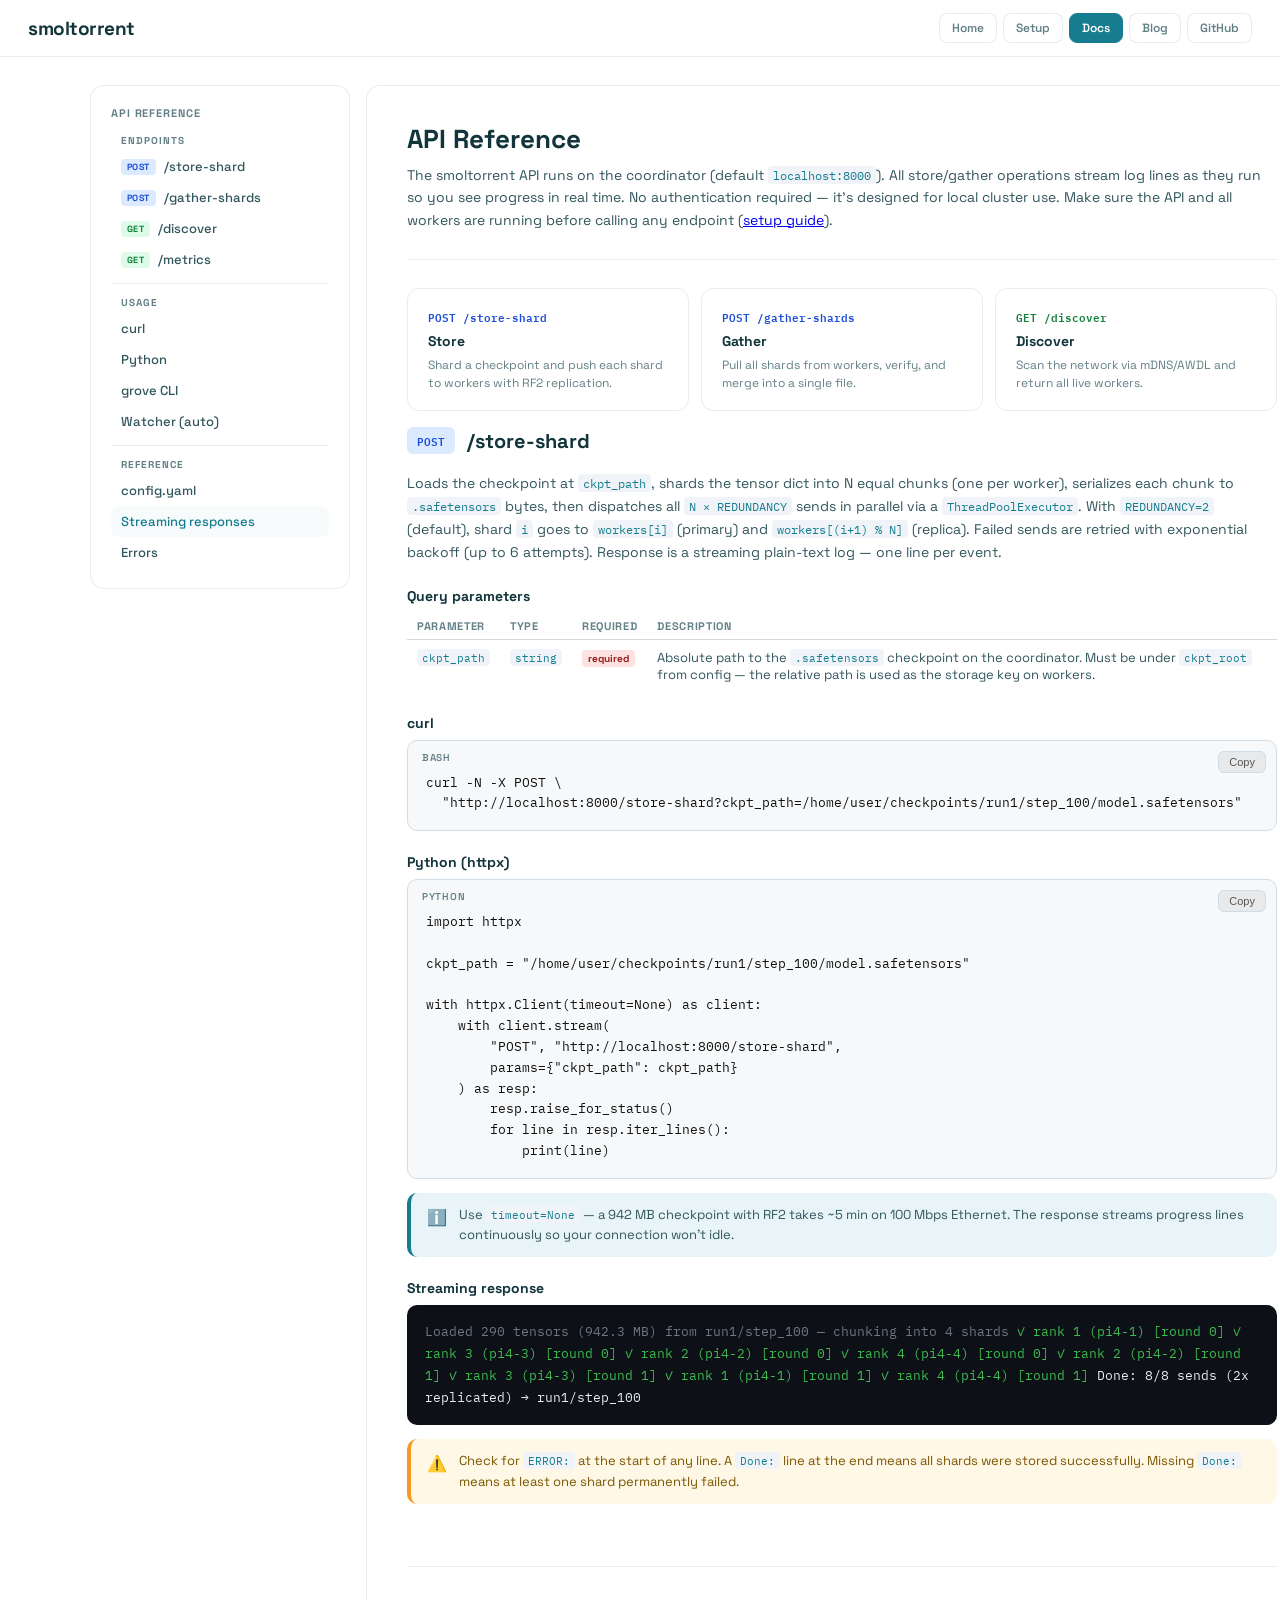
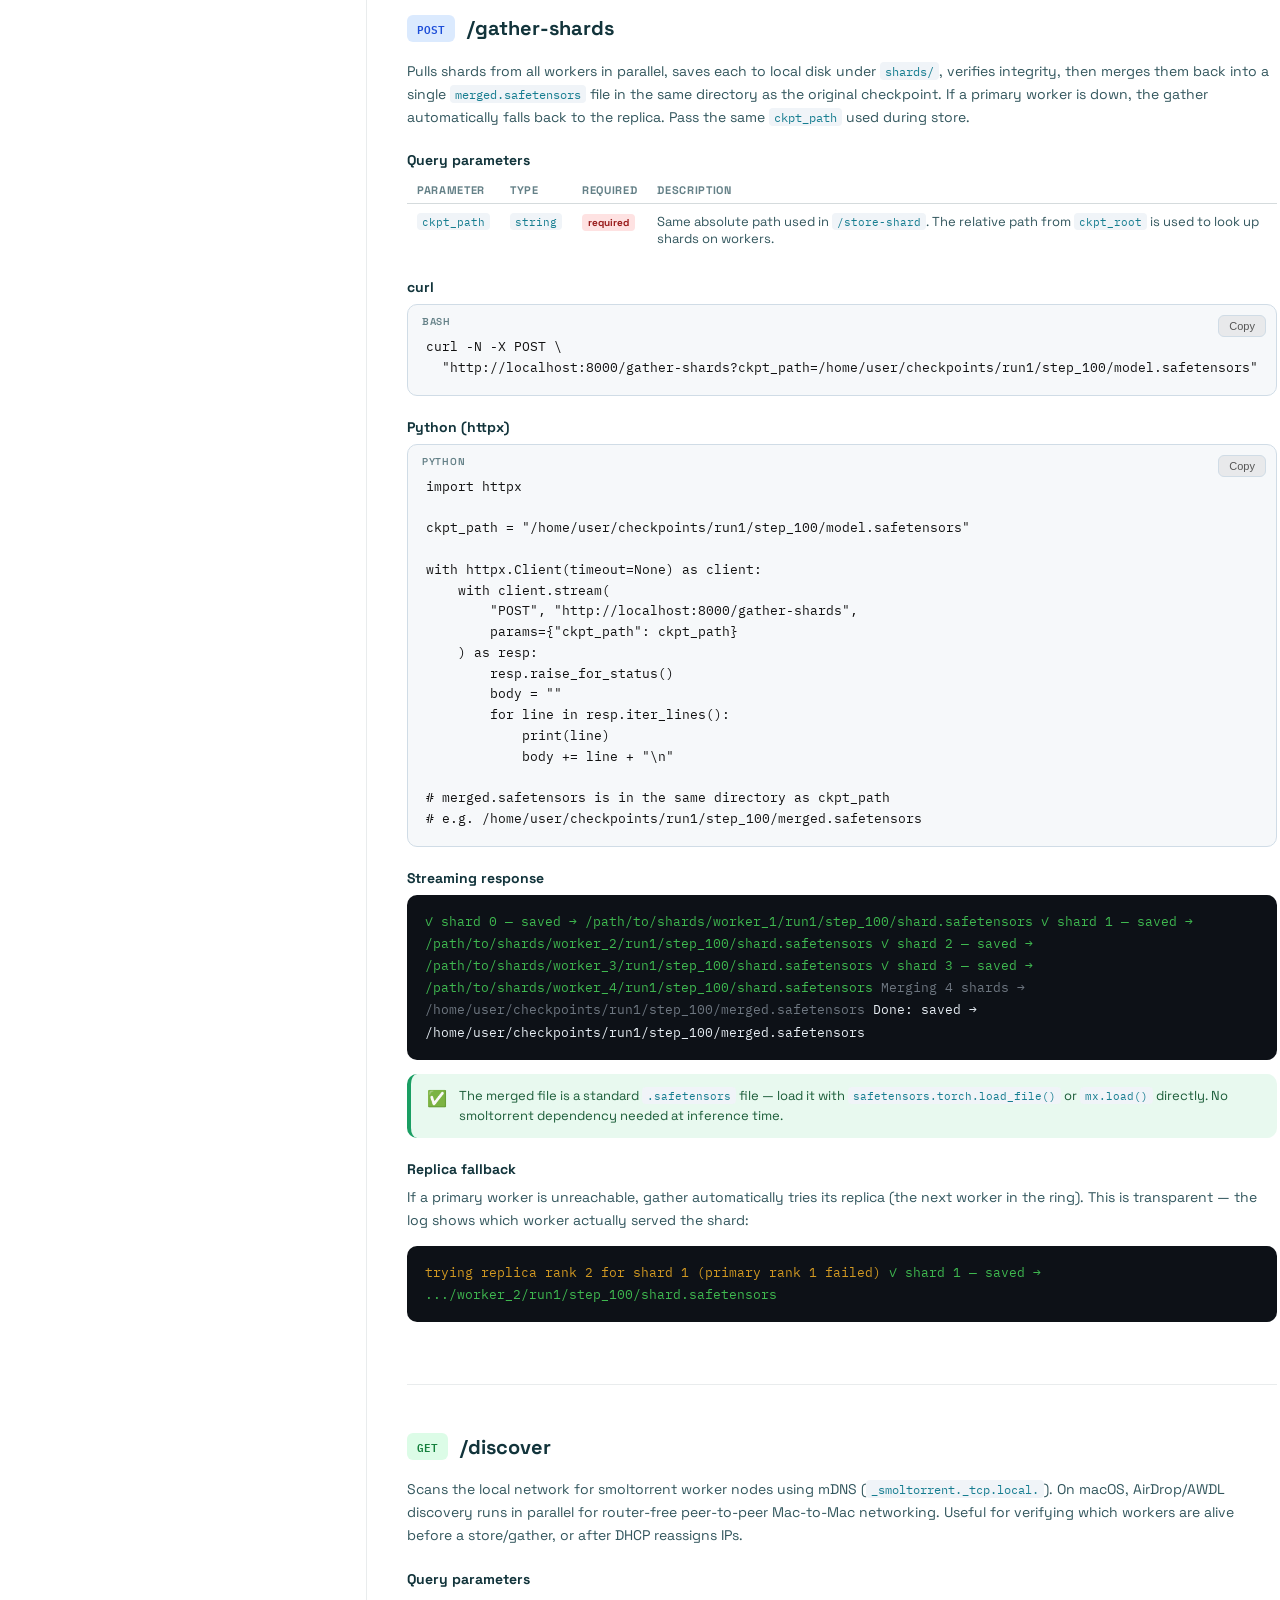
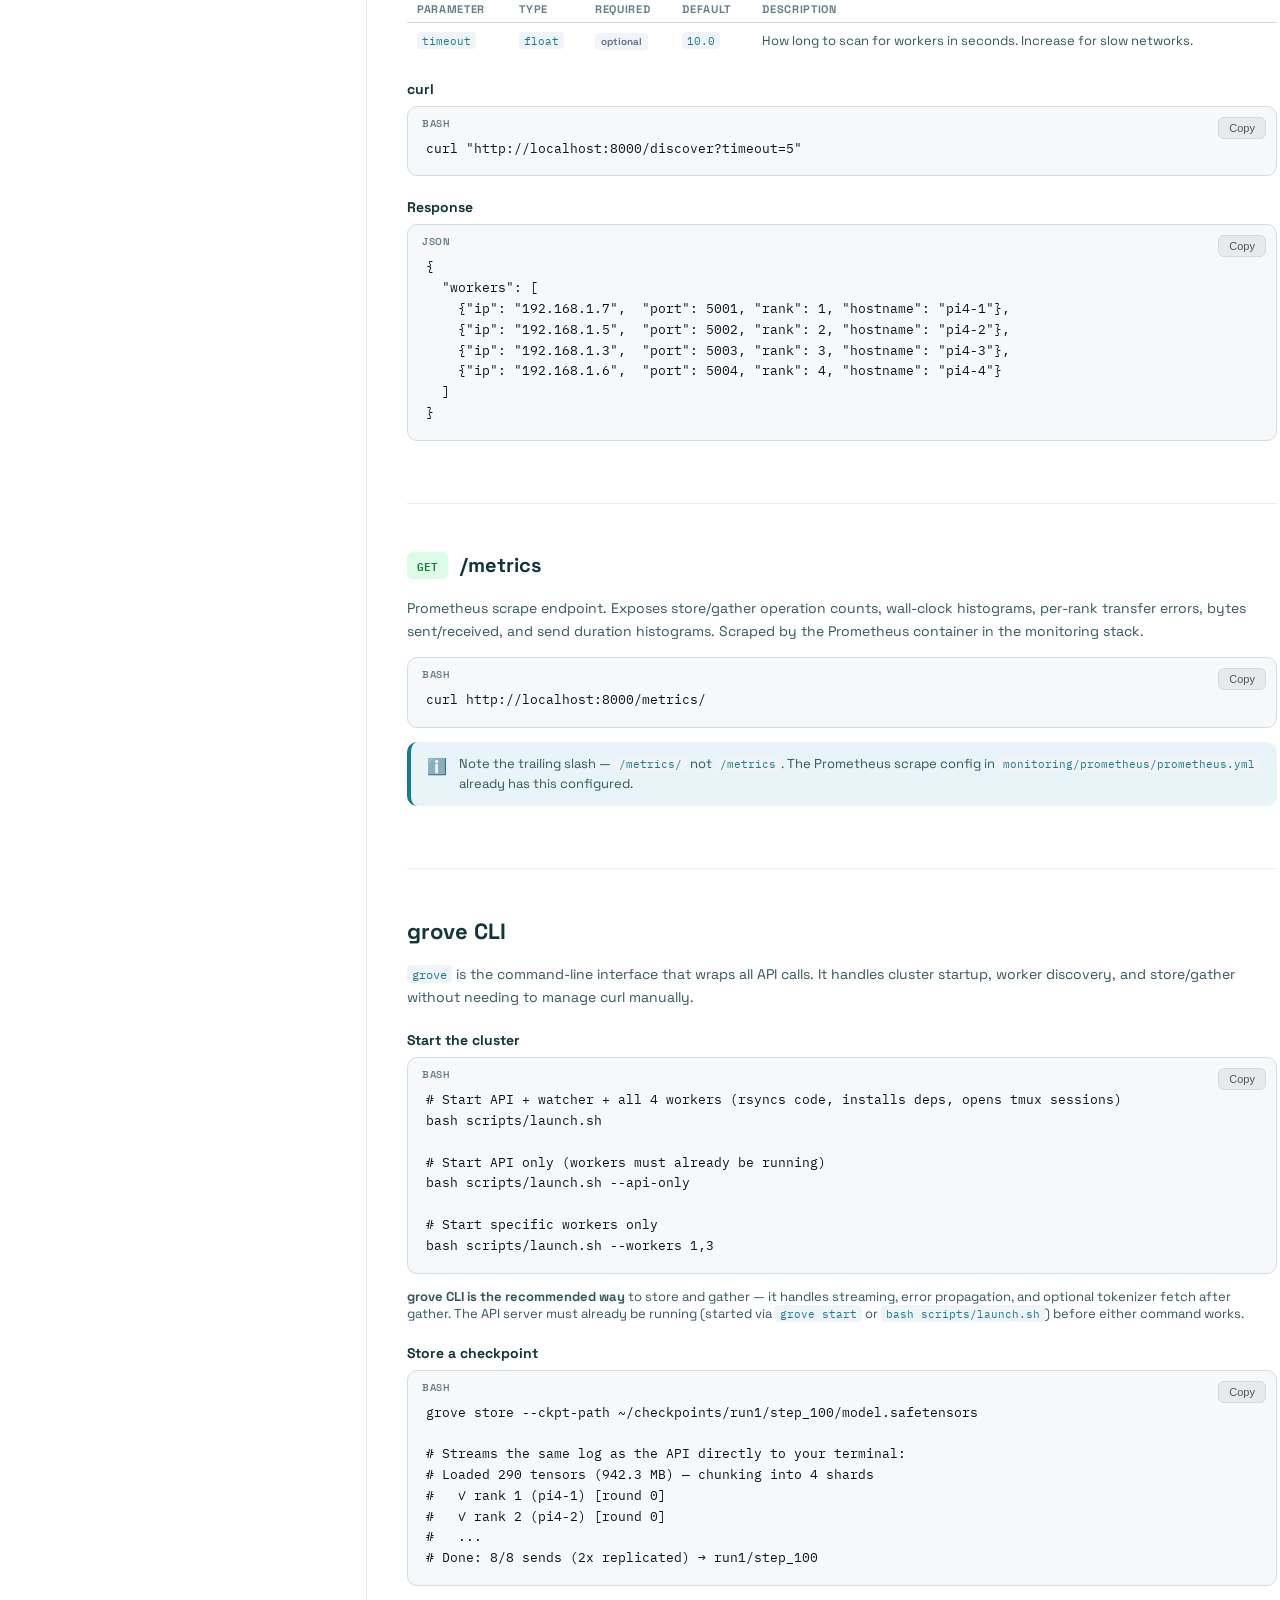
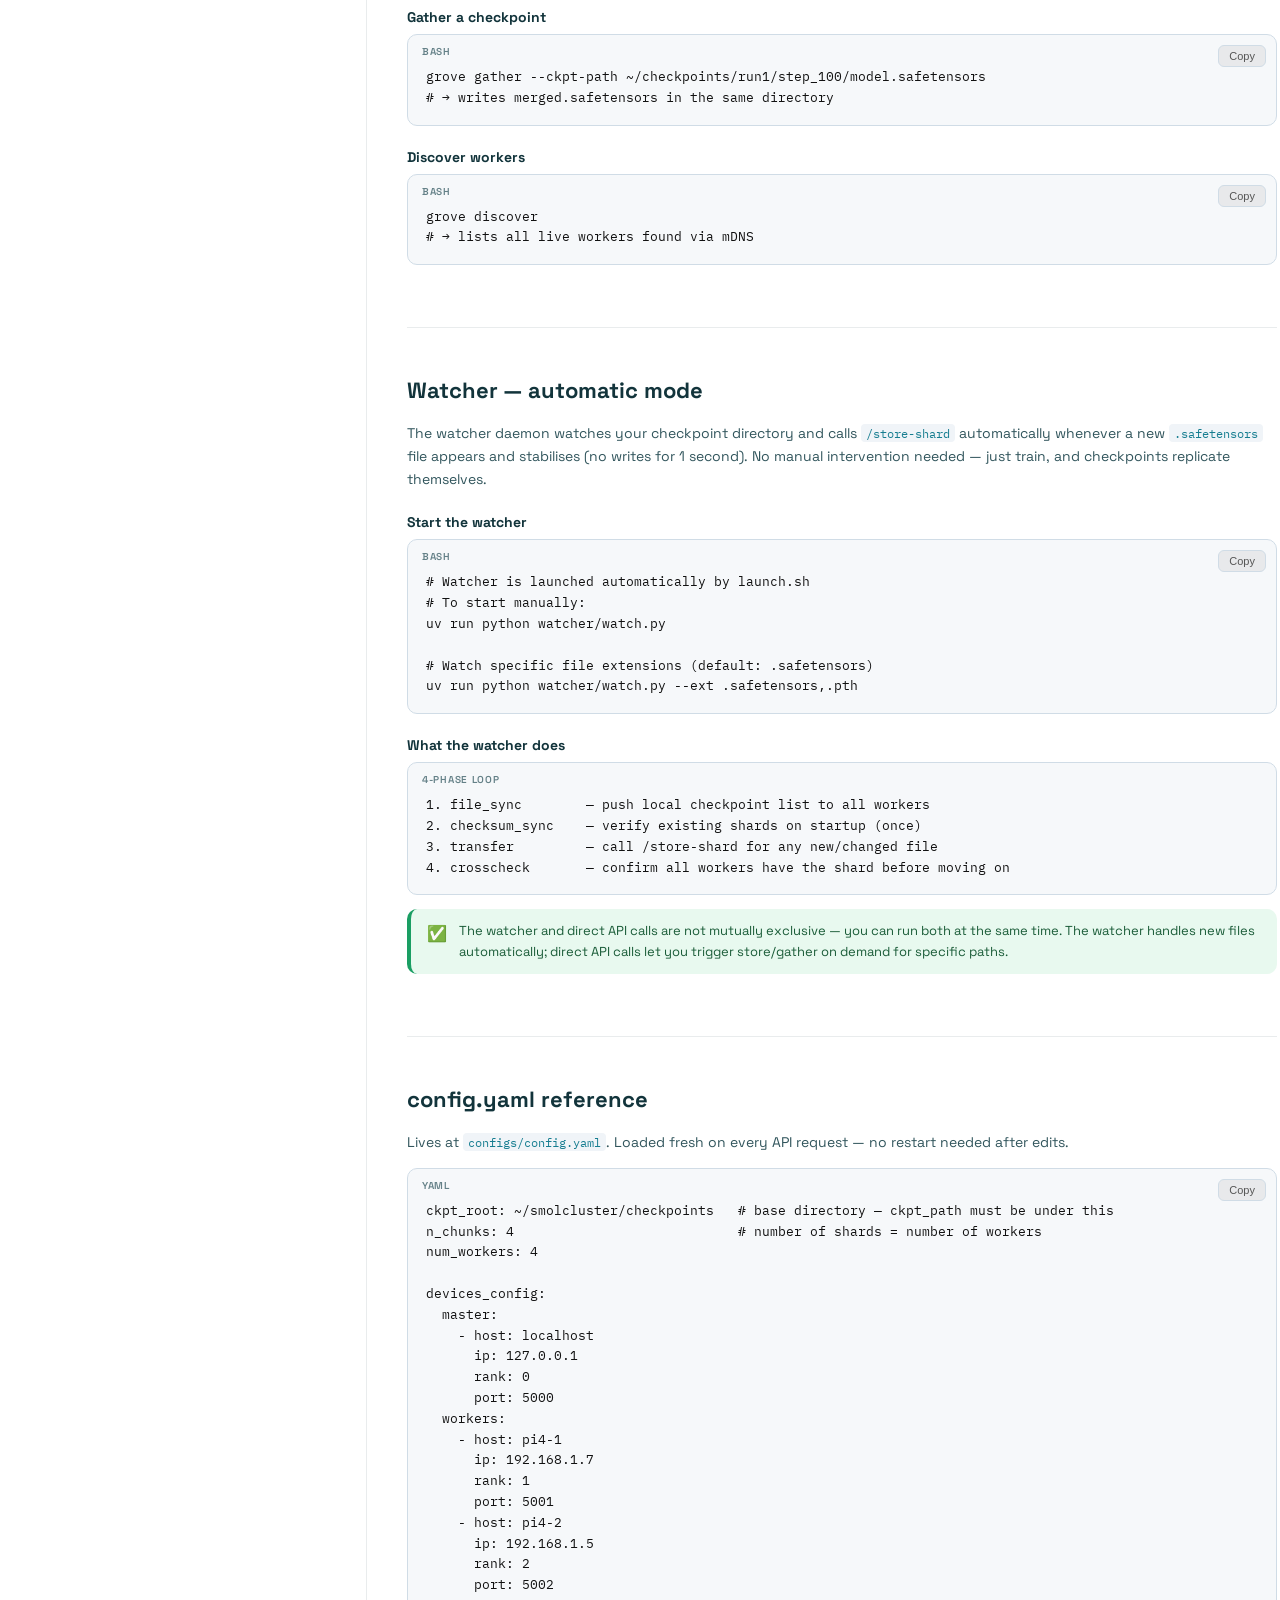
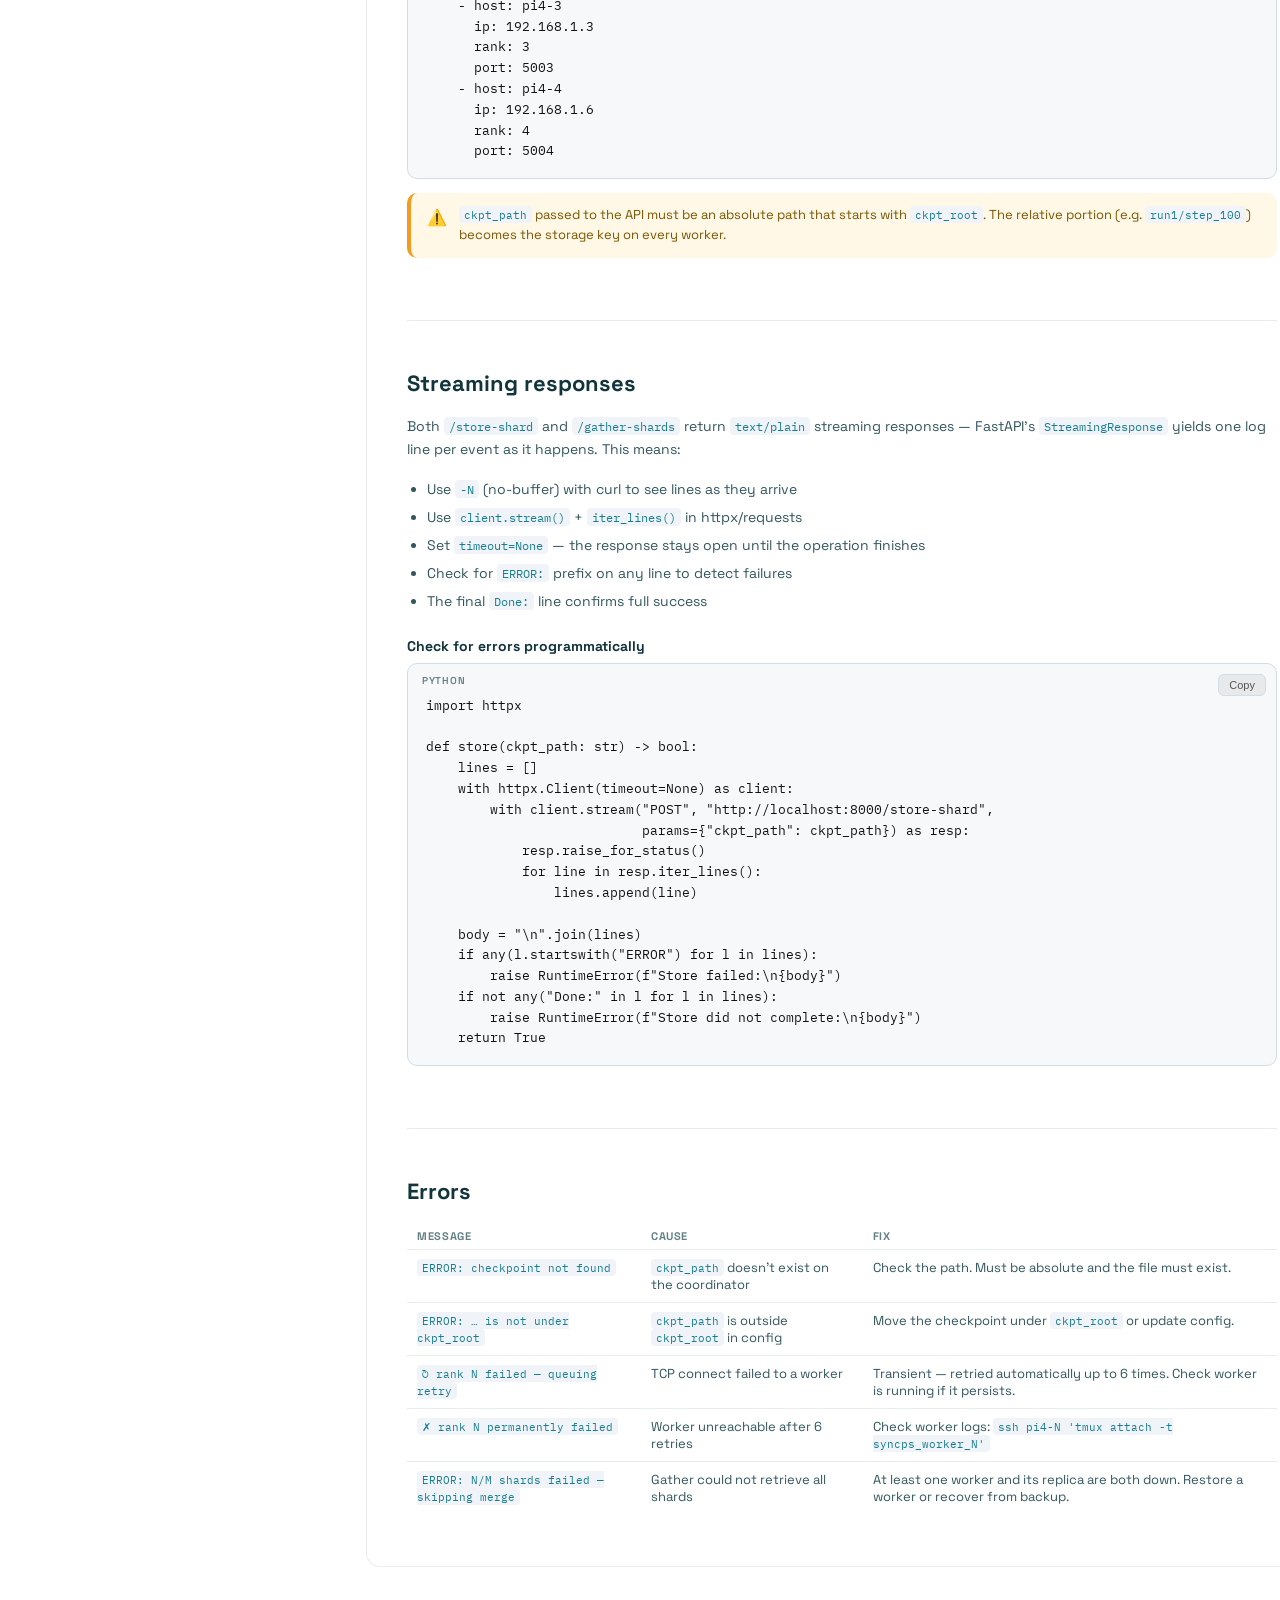
==== docs/docs.html @ de1f469f "feat: Enhance documentation and add benchmarking scripts - Updated index.html to include navigation " ====
<!DOCTYPE html>
<html lang="en">
<head>
  <meta charset="UTF-8">
  <meta name="viewport" content="width=device-width, initial-scale=1.0">
  <title>smoltorrent — API Docs</title>
  <link rel="preconnect" href="https://fonts.googleapis.com">
  <link rel="preconnect" href="https://fonts.gstatic.com" crossorigin>
  <link href="https://fonts.googleapis.com/css2?family=Space+Grotesk:wght@400;500;700&family=IBM+Plex+Mono:wght@400;500&display=swap" rel="stylesheet">
  <style>
    *, *::before, *::after { margin:0; padding:0; box-sizing:border-box; }

    :root {
      --bg-0: #f8fbfc;
      --bg-2: #ffffff;
      --ink: #12343b;
      --ink-2: #32565d;
      --ink-3: #648087;
      --accent: #f39a1f;
      --teal: #167d90;
      --green: #1a9e63;
      --red: #c0392b;
      --purple: #7c3aed;
      --panel: rgba(255,255,255,0.82);
      --line: rgba(18,52,59,0.09);
      --r: 14px;
    }

    body {
      font-family: 'Space Grotesk', sans-serif;
      background: #ffffff;
      min-height: 100vh;
      color: var(--ink);
      display: flex;
      flex-direction: column;
    }

    header {
      position: sticky; top: 0; z-index: 20;
      display: flex; align-items: center; justify-content: space-between;
      padding: 13px 28px;
      background: var(--panel); backdrop-filter: blur(14px);
      border-bottom: 1px solid var(--line);
    }
    .logo { font-size: 19px; font-weight: 700; letter-spacing: -.5px; color: var(--ink); text-decoration: none; }
    .logo:hover { opacity: 0.82; }
    .nav-links { display: flex; align-items: center; gap: 6px; }
    .nav-link {
      font-size: 12px; font-weight: 600; color: var(--ink-3);
      text-decoration: none; padding: 6px 12px; border: 1px solid var(--line); border-radius: 8px;
      background: rgba(255,255,255,0.7); transition: background .14s, color .14s;
    }
    .nav-link:hover { background: rgba(255,255,255,1); color: var(--ink); }
    .nav-link.active { background: var(--teal); color: #fff; border-color: var(--teal); }

    .page-shell { flex: 1; padding: 28px 24px 60px; }
    .page-wrap {
      max-width: 1100px; margin: 0 auto;
      display: grid; gap: 16px;
      grid-template-columns: 260px 1fr;
    }

    /* ── Sidebar ─────────────────────────────────────────────────────────── */
    .sidebar {
      border: 1px solid var(--line); border-radius: var(--r);
      background: rgba(255,255,255,0.92); padding: 20px;
      height: fit-content; position: sticky; top: 70px;
    }
    .sidebar-title { font-size: 11px; font-weight: 700; letter-spacing: .08em; text-transform: uppercase; color: var(--ink-3); margin-bottom: 14px; }
    .sidebar-group { font-size: 10px; font-weight: 700; letter-spacing: .1em; text-transform: uppercase; color: var(--ink-3); padding: 12px 10px 4px; border-top: 1px solid var(--line); margin-top: 8px; }
    .sidebar-group:first-of-type { border-top: none; margin-top: 0; padding-top: 0; }
    .sidebar nav a {
      display: flex; align-items: center; gap: 8px;
      padding: 7px 10px; border-radius: 8px;
      font-size: 13px; font-weight: 500; color: var(--ink-2);
      text-decoration: none; transition: background .12s, color .12s;
    }
    .sidebar nav a:hover, .sidebar nav a.active { background: var(--bg-0); color: var(--teal); }
    .method-badge {
      display: inline-block; font-size: 9px; font-weight: 700;
      letter-spacing: .05em; padding: 2px 6px; border-radius: 4px; flex-shrink: 0;
    }
    .method-post { background: #dbeafe; color: #1d4ed8; }
    .method-get  { background: #dcfce7; color: #15803d; }

    /* ── Main ────────────────────────────────────────────────────────────── */
    .docs-main { border: 1px solid var(--line); border-radius: var(--r); background: rgba(255,255,255,0.92); padding: 36px 40px; }

    .section { margin-bottom: 48px; padding-bottom: 48px; border-bottom: 1px solid var(--line); }
    .section:last-child { border-bottom: none; margin-bottom: 0; padding-bottom: 0; }

    .section-header { display: flex; align-items: center; gap: 12px; margin-bottom: 18px; }
    .endpoint-badge {
      font-family: 'IBM Plex Mono', monospace;
      font-size: 11px; font-weight: 600;
      padding: 4px 10px; border-radius: 6px; flex-shrink: 0;
    }
    .ep-post { background: #dbeafe; color: #1d4ed8; }
    .ep-get  { background: #dcfce7; color: #15803d; }
    h2.ep-title { font-size: 20px; font-weight: 700; color: var(--ink); }
    h2.page-title { font-size: 26px; font-weight: 700; margin-bottom: 8px; }
    p.page-sub { font-size: 14px; color: var(--ink-2); line-height: 1.6; margin-bottom: 28px; padding-bottom: 28px; border-bottom: 1px solid var(--line); }
    p.desc { font-size: 14px; line-height: 1.65; color: var(--ink-2); margin-bottom: 14px; }
    h3.sub { font-size: 14px; font-weight: 700; color: var(--ink); margin: 22px 0 8px; }

    /* ── Code ────────────────────────────────────────────────────────────── */
    .code-block { position: relative; background: #f6f8fa; border: 1px solid #d0dce6; border-radius: 10px; margin: 8px 0 14px; overflow: hidden; }
    .code-block pre { padding: 16px 18px; font-family: 'IBM Plex Mono', monospace; font-size: 13px; line-height: 1.6; color: #111; overflow-x: auto; white-space: pre; }
    .code-label { position: absolute; top: 10px; left: 14px; font-size: 10px; font-weight: 600; letter-spacing: .07em; text-transform: uppercase; color: var(--ink-3); }
    .copy-btn { position: absolute; top: 10px; right: 10px; background: rgba(0,0,0,0.06); border: 1px solid #d0dce6; border-radius: 6px; padding: 4px 10px; font-size: 11px; color: #555; cursor: pointer; transition: background .14s; }
    .copy-btn:hover { background: rgba(0,0,0,0.12); color: #111; }
    .has-label pre { padding-top: 32px; }

    /* ── Param table ─────────────────────────────────────────────────────── */
    table.params { width: 100%; border-collapse: collapse; font-size: 13px; margin: 8px 0 16px; }
    table.params th { text-align: left; font-size: 11px; font-weight: 700; letter-spacing: .06em; text-transform: uppercase; color: var(--ink-3); padding: 6px 10px; border-bottom: 1px solid var(--line); }
    table.params td { padding: 9px 10px; border-bottom: 1px solid var(--line); color: var(--ink-2); vertical-align: top; }
    table.params tr:last-child td { border-bottom: none; }
    .req-tag { background: #fee2e2; color: #991b1b; font-size: 10px; font-weight: 700; padding: 2px 6px; border-radius: 4px; }
    .opt-tag { background: #f1f5f9; color: #64748b; font-size: 10px; font-weight: 700; padding: 2px 6px; border-radius: 4px; }

    /* ── Callouts ────────────────────────────────────────────────────────── */
    .callout { display: flex; gap: 12px; align-items: flex-start; padding: 12px 16px; border-radius: 10px; margin: 14px 0; font-size: 13px; line-height: 1.55; }
    .callout.info { background: #e8f4f7; border-left: 4px solid var(--teal); color: var(--ink-2); }
    .callout.warn { background: #fff8e6; border-left: 4px solid var(--accent); color: #7a5500; }
    .callout.tip  { background: #e8f9ef; border-left: 4px solid var(--green); color: #1a5c38; }
    .callout .icon { font-size: 16px; flex-shrink: 0; margin-top: 1px; }

    code { background: #f0f4f8; border-radius: 4px; padding: 1px 5px; font-family: 'IBM Plex Mono', monospace; font-size: 0.88em; color: var(--teal); }

    /* ── Response stream ─────────────────────────────────────────────────── */
    .stream-output { background: #0d1117; border-radius: 10px; padding: 16px 18px; font-family: 'IBM Plex Mono', monospace; font-size: 13px; line-height: 1.7; margin: 8px 0 14px; overflow-x: auto; }
    .so-dim   { color: #6e7781; }
    .so-green { color: #3fb950; }
    .so-yellow{ color: #d29922; }
    .so-red   { color: #f85149; }
    .so-white { color: #e6edf3; }

    /* ── Overview cards ─────────────────────────────────────────────────── */
    .card-row { display: grid; grid-template-columns: 1fr 1fr 1fr; gap: 12px; margin: 16px 0; }
    .card { border: 1px solid var(--line); border-radius: 12px; padding: 18px 20px; }
    .card-ep { font-family: 'IBM Plex Mono', monospace; font-size: 11px; font-weight: 600; margin-bottom: 6px; }
    .card h3 { font-size: 14px; font-weight: 700; margin-bottom: 6px; }
    .card p { font-size: 12px; color: var(--ink-3); line-height: 1.5; }

    @media (max-width: 860px) {
      .page-wrap { grid-template-columns: 1fr; }
      .sidebar { position: static; }
      .card-row { grid-template-columns: 1fr; }
      .docs-main { padding: 24px 20px; }
    }
  </style>
</head>
<body>

<header>
  <a class="logo" href="./index.html">smoltorrent</a>
  <div class="nav-links">
    <a class="nav-link" href="./index.html">Home</a>
    <a class="nav-link" href="./setup.html">Setup</a>
    <a class="nav-link active" href="./docs.html">Docs</a>
    <a class="nav-link" href="./blog.html">Blog</a>
    <a class="nav-link" href="https://github.com/YuvrajSingh-mist/smoltorrent" target="_blank" rel="noopener noreferrer">GitHub</a>
  </div>
</header>

<div class="page-shell">
  <div class="page-wrap">

    <!-- ── Sidebar ─────────────────────────────────────────────────────── -->
    <aside class="sidebar">
      <div class="sidebar-title">API Reference</div>
      <nav>
        <div class="sidebar-group">Endpoints</div>
        <a href="#store-shard"><span class="method-badge method-post">POST</span> /store-shard</a>
        <a href="#gather-shards"><span class="method-badge method-post">POST</span> /gather-shards</a>
        <a href="#discover"><span class="method-badge method-get">GET</span> /discover</a>
        <a href="#metrics"><span class="method-badge method-get">GET</span> /metrics</a>

        <div class="sidebar-group">Usage</div>
        <a href="#curl">curl</a>
        <a href="#python">Python</a>
        <a href="#grove">grove CLI</a>
        <a href="#watcher">Watcher (auto)</a>

        <div class="sidebar-group">Reference</div>
        <a href="#config">config.yaml</a>
        <a href="#streaming">Streaming responses</a>
        <a href="#errors">Errors</a>
      </nav>
    </aside>

    <!-- ── Main ───────────────────────────────────────────────────────── -->
    <main class="docs-main">

      <h2 class="page-title">API Reference</h2>
      <p class="page-sub">
        The smoltorrent API runs on the coordinator (default <code>localhost:8000</code>).
        All store/gather operations stream log lines as they run so you see progress in real time.
        No authentication required — it's designed for local cluster use.
        Make sure the API and all workers are running before calling any endpoint (<a href="./setup.html">setup guide</a>).
      </p>

      <!-- Overview cards -->
      <div class="card-row">
        <div class="card">
          <div class="card-ep" style="color:#1d4ed8;">POST /store-shard</div>
          <h3>Store</h3>
          <p>Shard a checkpoint and push each shard to workers with RF2 replication.</p>
        </div>
        <div class="card">
          <div class="card-ep" style="color:#1d4ed8;">POST /gather-shards</div>
          <h3>Gather</h3>
          <p>Pull all shards from workers, verify, and merge into a single file.</p>
        </div>
        <div class="card">
          <div class="card-ep" style="color:#15803d;">GET /discover</div>
          <h3>Discover</h3>
          <p>Scan the network via mDNS/AWDL and return all live workers.</p>
        </div>
      </div>

      <!-- ── POST /store-shard ───────────────────────────────────────── -->
      <div class="section" id="store-shard">
        <div class="section-header">
          <span class="endpoint-badge ep-post">POST</span>
          <h2 class="ep-title">/store-shard</h2>
        </div>

        <p class="desc">
          Loads the checkpoint at <code>ckpt_path</code>, shards the tensor dict into N equal chunks
          (one per worker), serializes each chunk to <code>.safetensors</code> bytes, then dispatches
          all <code>N × REDUNDANCY</code> sends in parallel via a <code>ThreadPoolExecutor</code>.
          With <code>REDUNDANCY=2</code> (default), shard <code>i</code> goes to
          <code>workers[i]</code> (primary) and <code>workers[(i+1) % N]</code> (replica).
          Failed sends are retried with exponential backoff (up to 6 attempts).
          Response is a streaming plain-text log — one line per event.
        </p>

        <h3 class="sub">Query parameters</h3>
        <table class="params">
          <thead><tr><th>Parameter</th><th>Type</th><th>Required</th><th>Description</th></tr></thead>
          <tbody>
            <tr>
              <td><code>ckpt_path</code></td>
              <td><code>string</code></td>
              <td><span class="req-tag">required</span></td>
              <td>Absolute path to the <code>.safetensors</code> checkpoint on the coordinator. Must be under <code>ckpt_root</code> from config — the relative path is used as the storage key on workers.</td>
            </tr>
          </tbody>
        </table>

        <h3 class="sub">curl</h3>
        <div class="code-block has-label" id="curl">
          <span class="code-label">bash</span>
          <button class="copy-btn" onclick="copyCode(this)">Copy</button>
          <pre>curl -N -X POST \
  "http://localhost:8000/store-shard?ckpt_path=/home/user/checkpoints/run1/step_100/model.safetensors"</pre>
        </div>

        <h3 class="sub">Python (httpx)</h3>
        <div class="code-block has-label">
          <span class="code-label">python</span>
          <button class="copy-btn" onclick="copyCode(this)">Copy</button>
          <pre>import httpx

ckpt_path = "/home/user/checkpoints/run1/step_100/model.safetensors"

with httpx.Client(timeout=None) as client:
    with client.stream(
        "POST", "http://localhost:8000/store-shard",
        params={"ckpt_path": ckpt_path}
    ) as resp:
        resp.raise_for_status()
        for line in resp.iter_lines():
            print(line)</pre>
        </div>

        <div class="callout info">
          <span class="icon">ℹ️</span>
          <span>Use <code>timeout=None</code> — a 942 MB checkpoint with RF2 takes ~5 min on 100 Mbps Ethernet.
          The response streams progress lines continuously so your connection won't idle.</span>
        </div>

        <h3 class="sub">Streaming response</h3>
        <div class="stream-output">
<span class="so-dim">Loaded 290 tensors (942.3 MB) from run1/step_100 — chunking into 4 shards</span>
<span class="so-green">  ✓ rank 1 (pi4-1) [round 0]</span>
<span class="so-green">  ✓ rank 3 (pi4-3) [round 0]</span>
<span class="so-green">  ✓ rank 2 (pi4-2) [round 0]</span>
<span class="so-green">  ✓ rank 4 (pi4-4) [round 0]</span>
<span class="so-green">  ✓ rank 2 (pi4-2) [round 1]</span>
<span class="so-green">  ✓ rank 3 (pi4-3) [round 1]</span>
<span class="so-green">  ✓ rank 1 (pi4-1) [round 1]</span>
<span class="so-green">  ✓ rank 4 (pi4-4) [round 1]</span>
<span class="so-white">Done: 8/8 sends (2x replicated) → run1/step_100</span>
        </div>

        <div class="callout warn">
          <span class="icon">⚠️</span>
          <span>Check for <code>ERROR:</code> at the start of any line. A <code>Done:</code> line at the end means all shards were stored successfully. Missing <code>Done:</code> means at least one shard permanently failed.</span>
        </div>
      </div>

      <!-- ── POST /gather-shards ─────────────────────────────────────── -->
      <div class="section" id="gather-shards">
        <div class="section-header">
          <span class="endpoint-badge ep-post">POST</span>
          <h2 class="ep-title">/gather-shards</h2>
        </div>

        <p class="desc">
          Pulls shards from all workers in parallel, saves each to local disk under
          <code>shards/</code>, verifies integrity, then merges them back into a single
          <code>merged.safetensors</code> file in the same directory as the original checkpoint.
          If a primary worker is down, the gather automatically falls back to the replica.
          Pass the same <code>ckpt_path</code> used during store.
        </p>

        <h3 class="sub">Query parameters</h3>
        <table class="params">
          <thead><tr><th>Parameter</th><th>Type</th><th>Required</th><th>Description</th></tr></thead>
          <tbody>
            <tr>
              <td><code>ckpt_path</code></td>
              <td><code>string</code></td>
              <td><span class="req-tag">required</span></td>
              <td>Same absolute path used in <code>/store-shard</code>. The relative path from <code>ckpt_root</code> is used to look up shards on workers.</td>
            </tr>
          </tbody>
        </table>

        <h3 class="sub">curl</h3>
        <div class="code-block has-label">
          <span class="code-label">bash</span>
          <button class="copy-btn" onclick="copyCode(this)">Copy</button>
          <pre>curl -N -X POST \
  "http://localhost:8000/gather-shards?ckpt_path=/home/user/checkpoints/run1/step_100/model.safetensors"</pre>
        </div>

        <h3 class="sub">Python (httpx)</h3>
        <div class="code-block has-label">
          <span class="code-label">python</span>
          <button class="copy-btn" onclick="copyCode(this)">Copy</button>
          <pre>import httpx

ckpt_path = "/home/user/checkpoints/run1/step_100/model.safetensors"

with httpx.Client(timeout=None) as client:
    with client.stream(
        "POST", "http://localhost:8000/gather-shards",
        params={"ckpt_path": ckpt_path}
    ) as resp:
        resp.raise_for_status()
        body = ""
        for line in resp.iter_lines():
            print(line)
            body += line + "\n"

# merged.safetensors is in the same directory as ckpt_path
# e.g. /home/user/checkpoints/run1/step_100/merged.safetensors</pre>
        </div>

        <h3 class="sub">Streaming response</h3>
        <div class="stream-output">
<span class="so-green">  ✓ shard 0 — saved → /path/to/shards/worker_1/run1/step_100/shard.safetensors</span>
<span class="so-green">  ✓ shard 1 — saved → /path/to/shards/worker_2/run1/step_100/shard.safetensors</span>
<span class="so-green">  ✓ shard 2 — saved → /path/to/shards/worker_3/run1/step_100/shard.safetensors</span>
<span class="so-green">  ✓ shard 3 — saved → /path/to/shards/worker_4/run1/step_100/shard.safetensors</span>
<span class="so-dim">Merging 4 shards → /home/user/checkpoints/run1/step_100/merged.safetensors</span>
<span class="so-white">Done: saved → /home/user/checkpoints/run1/step_100/merged.safetensors</span>
        </div>

        <div class="callout tip">
          <span class="icon">✅</span>
          <span>The merged file is a standard <code>.safetensors</code> file — load it with
          <code>safetensors.torch.load_file()</code> or <code>mx.load()</code> directly. No smoltorrent dependency needed at inference time.</span>
        </div>

        <h3 class="sub">Replica fallback</h3>
        <p class="desc">If a primary worker is unreachable, gather automatically tries its replica (the next worker in the ring). This is transparent — the log shows which worker actually served the shard:</p>
        <div class="stream-output">
<span class="so-yellow">  trying replica rank 2 for shard 1 (primary rank 1 failed)</span>
<span class="so-green">  ✓ shard 1 — saved → .../worker_2/run1/step_100/shard.safetensors</span>
        </div>
      </div>

      <!-- ── GET /discover ──────────────────────────────────────────── -->
      <div class="section" id="discover">
        <div class="section-header">
          <span class="endpoint-badge ep-get">GET</span>
          <h2 class="ep-title">/discover</h2>
        </div>

        <p class="desc">
          Scans the local network for smoltorrent worker nodes using mDNS
          (<code>_smoltorrent._tcp.local.</code>). On macOS, AirDrop/AWDL discovery runs in
          parallel for router-free peer-to-peer Mac-to-Mac networking.
          Useful for verifying which workers are alive before a store/gather, or after DHCP
          reassigns IPs.
        </p>

        <h3 class="sub">Query parameters</h3>
        <table class="params">
          <thead><tr><th>Parameter</th><th>Type</th><th>Required</th><th>Default</th><th>Description</th></tr></thead>
          <tbody>
            <tr>
              <td><code>timeout</code></td>
              <td><code>float</code></td>
              <td><span class="opt-tag">optional</span></td>
              <td><code>10.0</code></td>
              <td>How long to scan for workers in seconds. Increase for slow networks.</td>
            </tr>
          </tbody>
        </table>

        <h3 class="sub">curl</h3>
        <div class="code-block has-label">
          <span class="code-label">bash</span>
          <button class="copy-btn" onclick="copyCode(this)">Copy</button>
          <pre>curl "http://localhost:8000/discover?timeout=5"</pre>
        </div>

        <h3 class="sub">Response</h3>
        <div class="code-block has-label">
          <span class="code-label">json</span>
          <button class="copy-btn" onclick="copyCode(this)">Copy</button>
          <pre>{
  "workers": [
    {"ip": "192.168.1.7",  "port": 5001, "rank": 1, "hostname": "pi4-1"},
    {"ip": "192.168.1.5",  "port": 5002, "rank": 2, "hostname": "pi4-2"},
    {"ip": "192.168.1.3",  "port": 5003, "rank": 3, "hostname": "pi4-3"},
    {"ip": "192.168.1.6",  "port": 5004, "rank": 4, "hostname": "pi4-4"}
  ]
}</pre>
        </div>
      </div>

      <!-- ── GET /metrics ───────────────────────────────────────────── -->
      <div class="section" id="metrics">
        <div class="section-header">
          <span class="endpoint-badge ep-get">GET</span>
          <h2 class="ep-title">/metrics</h2>
        </div>
        <p class="desc">Prometheus scrape endpoint. Exposes store/gather operation counts, wall-clock histograms, per-rank transfer errors, bytes sent/received, and send duration histograms. Scraped by the Prometheus container in the monitoring stack.</p>
        <div class="code-block has-label">
          <span class="code-label">bash</span>
          <button class="copy-btn" onclick="copyCode(this)">Copy</button>
          <pre>curl http://localhost:8000/metrics/</pre>
        </div>
        <div class="callout info">
          <span class="icon">ℹ️</span>
          <span>Note the trailing slash — <code>/metrics/</code> not <code>/metrics</code>. The Prometheus scrape config in <code>monitoring/prometheus/prometheus.yml</code> already has this configured.</span>
        </div>
      </div>

      <!-- ── grove CLI ──────────────────────────────────────────────── -->
      <div class="section" id="grove">
        <div class="section-header">
          <h2 class="ep-title" style="font-size:22px;">grove CLI</h2>
        </div>
        <p class="desc">
          <code>grove</code> is the command-line interface that wraps all API calls. It handles cluster startup, worker discovery, and store/gather without needing to manage curl manually.
        </p>

        <h3 class="sub">Start the cluster</h3>
        <div class="code-block has-label">
          <span class="code-label">bash</span>
          <button class="copy-btn" onclick="copyCode(this)">Copy</button>
          <pre># Start API + watcher + all 4 workers (rsyncs code, installs deps, opens tmux sessions)
bash scripts/launch.sh

# Start API only (workers must already be running)
bash scripts/launch.sh --api-only

# Start specific workers only
bash scripts/launch.sh --workers 1,3</pre>
        </div>

        <p style="font-size:13px; color:var(--ink-2); margin-bottom:0.75rem;">
          <strong>grove CLI is the recommended way</strong> to store and gather — it handles streaming, error propagation, and optional tokenizer fetch after gather. The API server must already be running (started via <code>grove start</code> or <code>bash scripts/launch.sh</code>) before either command works.
        </p>

        <h3 class="sub">Store a checkpoint</h3>
        <div class="code-block has-label">
          <span class="code-label">bash</span>
          <button class="copy-btn" onclick="copyCode(this)">Copy</button>
          <pre>grove store --ckpt-path ~/checkpoints/run1/step_100/model.safetensors

# Streams the same log as the API directly to your terminal:
# Loaded 290 tensors (942.3 MB) — chunking into 4 shards
#   ✓ rank 1 (pi4-1) [round 0]
#   ✓ rank 2 (pi4-2) [round 0]
#   ...
# Done: 8/8 sends (2x replicated) → run1/step_100</pre>
        </div>

        <h3 class="sub">Gather a checkpoint</h3>
        <div class="code-block has-label">
          <span class="code-label">bash</span>
          <button class="copy-btn" onclick="copyCode(this)">Copy</button>
          <pre>grove gather --ckpt-path ~/checkpoints/run1/step_100/model.safetensors
# → writes merged.safetensors in the same directory</pre>
        </div>

        <h3 class="sub">Discover workers</h3>
        <div class="code-block has-label">
          <span class="code-label">bash</span>
          <button class="copy-btn" onclick="copyCode(this)">Copy</button>
          <pre>grove discover
# → lists all live workers found via mDNS</pre>
        </div>
      </div>

      <!-- ── Watcher ────────────────────────────────────────────────── -->
      <div class="section" id="watcher">
        <div class="section-header">
          <h2 class="ep-title" style="font-size:22px;">Watcher — automatic mode</h2>
        </div>
        <p class="desc">
          The watcher daemon watches your checkpoint directory and calls <code>/store-shard</code>
          automatically whenever a new <code>.safetensors</code> file appears and stabilises (no
          writes for 1 second). No manual intervention needed — just train, and checkpoints
          replicate themselves.
        </p>

        <h3 class="sub">Start the watcher</h3>
        <div class="code-block has-label">
          <span class="code-label">bash</span>
          <button class="copy-btn" onclick="copyCode(this)">Copy</button>
          <pre># Watcher is launched automatically by launch.sh
# To start manually:
uv run python watcher/watch.py

# Watch specific file extensions (default: .safetensors)
uv run python watcher/watch.py --ext .safetensors,.pth</pre>
        </div>

        <h3 class="sub">What the watcher does</h3>
        <div class="code-block has-label">
          <span class="code-label">4-phase loop</span>
          <pre>1. file_sync        — push local checkpoint list to all workers
2. checksum_sync    — verify existing shards on startup (once)
3. transfer         — call /store-shard for any new/changed file
4. crosscheck       — confirm all workers have the shard before moving on</pre>
        </div>

        <div class="callout tip">
          <span class="icon">✅</span>
          <span>The watcher and direct API calls are not mutually exclusive — you can run both at the same time. The watcher handles new files automatically; direct API calls let you trigger store/gather on demand for specific paths.</span>
        </div>
      </div>

      <!-- ── config.yaml ────────────────────────────────────────────── -->
      <div class="section" id="config">
        <div class="section-header">
          <h2 class="ep-title" style="font-size:22px;">config.yaml reference</h2>
        </div>
        <p class="desc">Lives at <code>configs/config.yaml</code>. Loaded fresh on every API request — no restart needed after edits.</p>
        <div class="code-block has-label">
          <span class="code-label">yaml</span>
          <button class="copy-btn" onclick="copyCode(this)">Copy</button>
          <pre>ckpt_root: ~/smolcluster/checkpoints   # base directory — ckpt_path must be under this
n_chunks: 4                            # number of shards = number of workers
num_workers: 4

devices_config:
  master:
    - host: localhost
      ip: 127.0.0.1
      rank: 0
      port: 5000
  workers:
    - host: pi4-1
      ip: 192.168.1.7
      rank: 1
      port: 5001
    - host: pi4-2
      ip: 192.168.1.5
      rank: 2
      port: 5002
    - host: pi4-3
      ip: 192.168.1.3
      rank: 3
      port: 5003
    - host: pi4-4
      ip: 192.168.1.6
      rank: 4
      port: 5004</pre>
        </div>
        <div class="callout warn">
          <span class="icon">⚠️</span>
          <span><code>ckpt_path</code> passed to the API must be an absolute path that starts with <code>ckpt_root</code>. The relative portion (e.g. <code>run1/step_100</code>) becomes the storage key on every worker.</span>
        </div>
      </div>

      <!-- ── Streaming responses ────────────────────────────────────── -->
      <div class="section" id="streaming">
        <div class="section-header">
          <h2 class="ep-title" style="font-size:22px;">Streaming responses</h2>
        </div>
        <p class="desc">
          Both <code>/store-shard</code> and <code>/gather-shards</code> return
          <code>text/plain</code> streaming responses — FastAPI's <code>StreamingResponse</code>
          yields one log line per event as it happens. This means:
        </p>
        <ul style="font-size:14px; color:var(--ink-2); line-height:2; padding-left:20px; margin-bottom:14px;">
          <li>Use <code>-N</code> (no-buffer) with curl to see lines as they arrive</li>
          <li>Use <code>client.stream()</code> + <code>iter_lines()</code> in httpx/requests</li>
          <li>Set <code>timeout=None</code> — the response stays open until the operation finishes</li>
          <li>Check for <code>ERROR:</code> prefix on any line to detect failures</li>
          <li>The final <code>Done:</code> line confirms full success</li>
        </ul>

        <h3 class="sub">Check for errors programmatically</h3>
        <div class="code-block has-label">
          <span class="code-label">python</span>
          <button class="copy-btn" onclick="copyCode(this)">Copy</button>
          <pre>import httpx

def store(ckpt_path: str) -> bool:
    lines = []
    with httpx.Client(timeout=None) as client:
        with client.stream("POST", "http://localhost:8000/store-shard",
                           params={"ckpt_path": ckpt_path}) as resp:
            resp.raise_for_status()
            for line in resp.iter_lines():
                lines.append(line)

    body = "\n".join(lines)
    if any(l.startswith("ERROR") for l in lines):
        raise RuntimeError(f"Store failed:\n{body}")
    if not any("Done:" in l for l in lines):
        raise RuntimeError(f"Store did not complete:\n{body}")
    return True</pre>
        </div>
      </div>

      <!-- ── Errors ──────────────────────────────────────────────────── -->
      <div class="section" id="errors">
        <div class="section-header">
          <h2 class="ep-title" style="font-size:22px;">Errors</h2>
        </div>
        <table class="params">
          <thead><tr><th>Message</th><th>Cause</th><th>Fix</th></tr></thead>
          <tbody>
            <tr>
              <td><code>ERROR: checkpoint not found</code></td>
              <td><code>ckpt_path</code> doesn't exist on the coordinator</td>
              <td>Check the path. Must be absolute and the file must exist.</td>
            </tr>
            <tr>
              <td><code>ERROR: … is not under ckpt_root</code></td>
              <td><code>ckpt_path</code> is outside <code>ckpt_root</code> in config</td>
              <td>Move the checkpoint under <code>ckpt_root</code> or update config.</td>
            </tr>
            <tr>
              <td><code>↻ rank N failed — queuing retry</code></td>
              <td>TCP connect failed to a worker</td>
              <td>Transient — retried automatically up to 6 times. Check worker is running if it persists.</td>
            </tr>
            <tr>
              <td><code>✗ rank N permanently failed</code></td>
              <td>Worker unreachable after 6 retries</td>
              <td>Check worker logs: <code>ssh pi4-N 'tmux attach -t syncps_worker_N'</code></td>
            </tr>
            <tr>
              <td><code>ERROR: N/M shards failed — skipping merge</code></td>
              <td>Gather could not retrieve all shards</td>
              <td>At least one worker and its replica are both down. Restore a worker or recover from backup.</td>
            </tr>
          </tbody>
        </table>
      </div>

    </main>
  </div>
</div>

<script>
  function copyCode(btn) {
    const pre = btn.closest('.code-block').querySelector('pre');
    navigator.clipboard.writeText(pre.innerText).then(() => {
      btn.textContent = 'Copied!';
      setTimeout(() => btn.textContent = 'Copy', 1800);
    });
  }

  // Highlight active sidebar link on scroll
  const sections = document.querySelectorAll('.section[id]');
  const links = document.querySelectorAll('.sidebar nav a[href^="#"]');
  const observer = new IntersectionObserver(entries => {
    entries.forEach(entry => {
      if (entry.isIntersecting) {
        links.forEach(l => l.classList.remove('active'));
        const active = document.querySelector(`.sidebar nav a[href="#${entry.target.id}"]`);
        if (active) active.classList.add('active');
      }
    });
  }, { rootMargin: '-20% 0px -70% 0px' });
  sections.forEach(s => observer.observe(s));
</script>

</body>
</html>
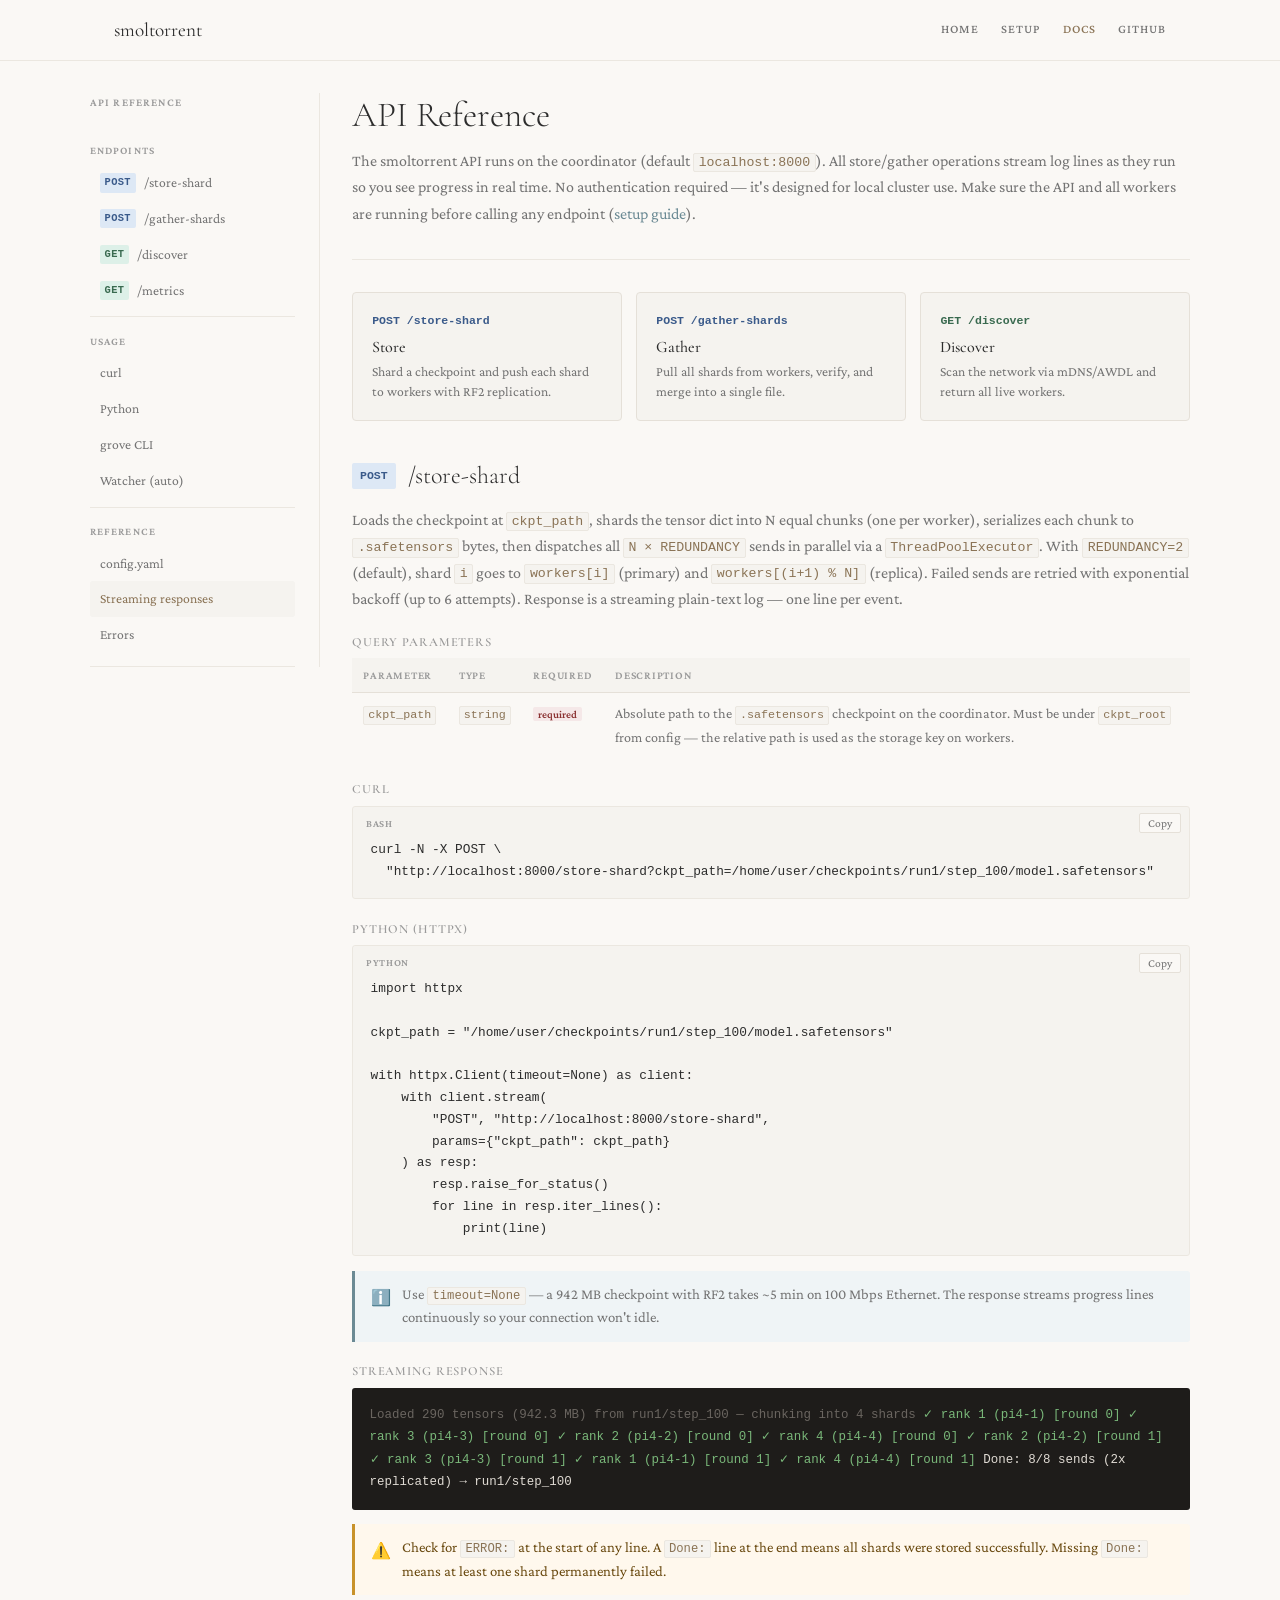
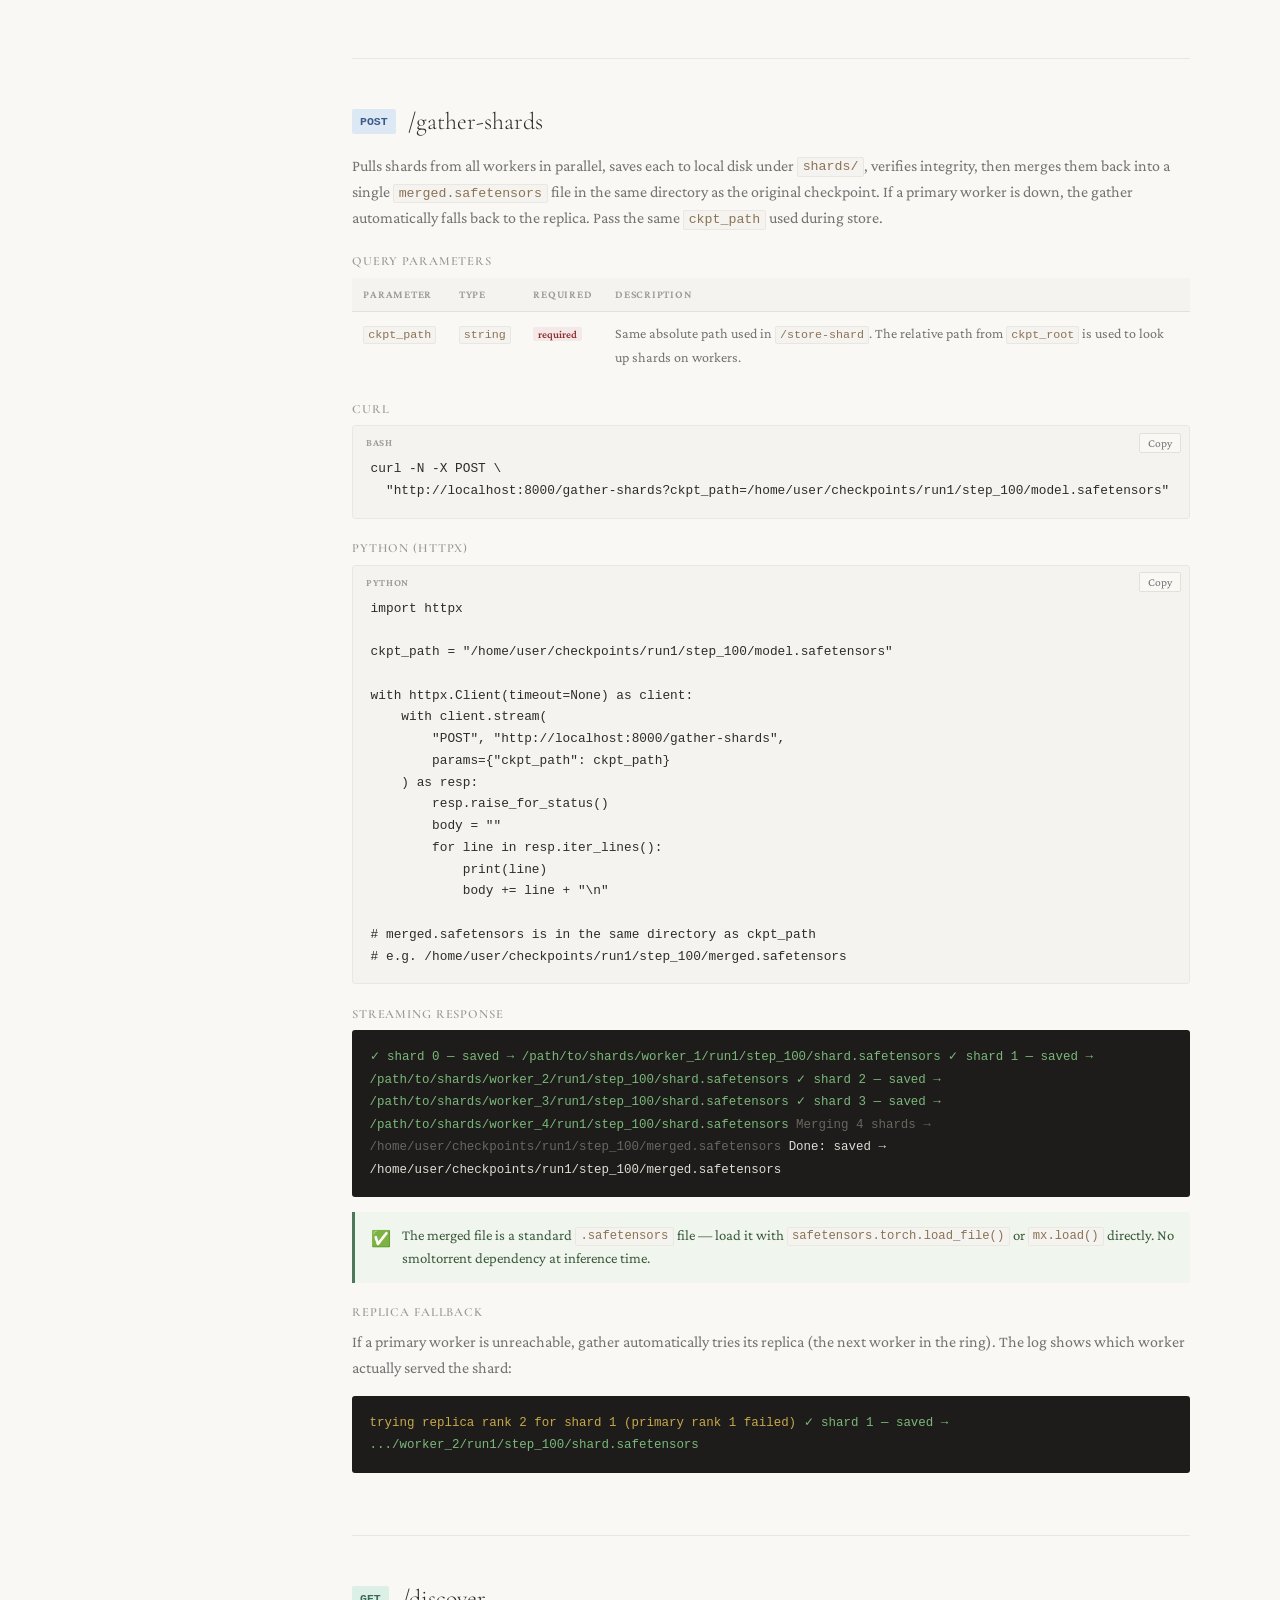
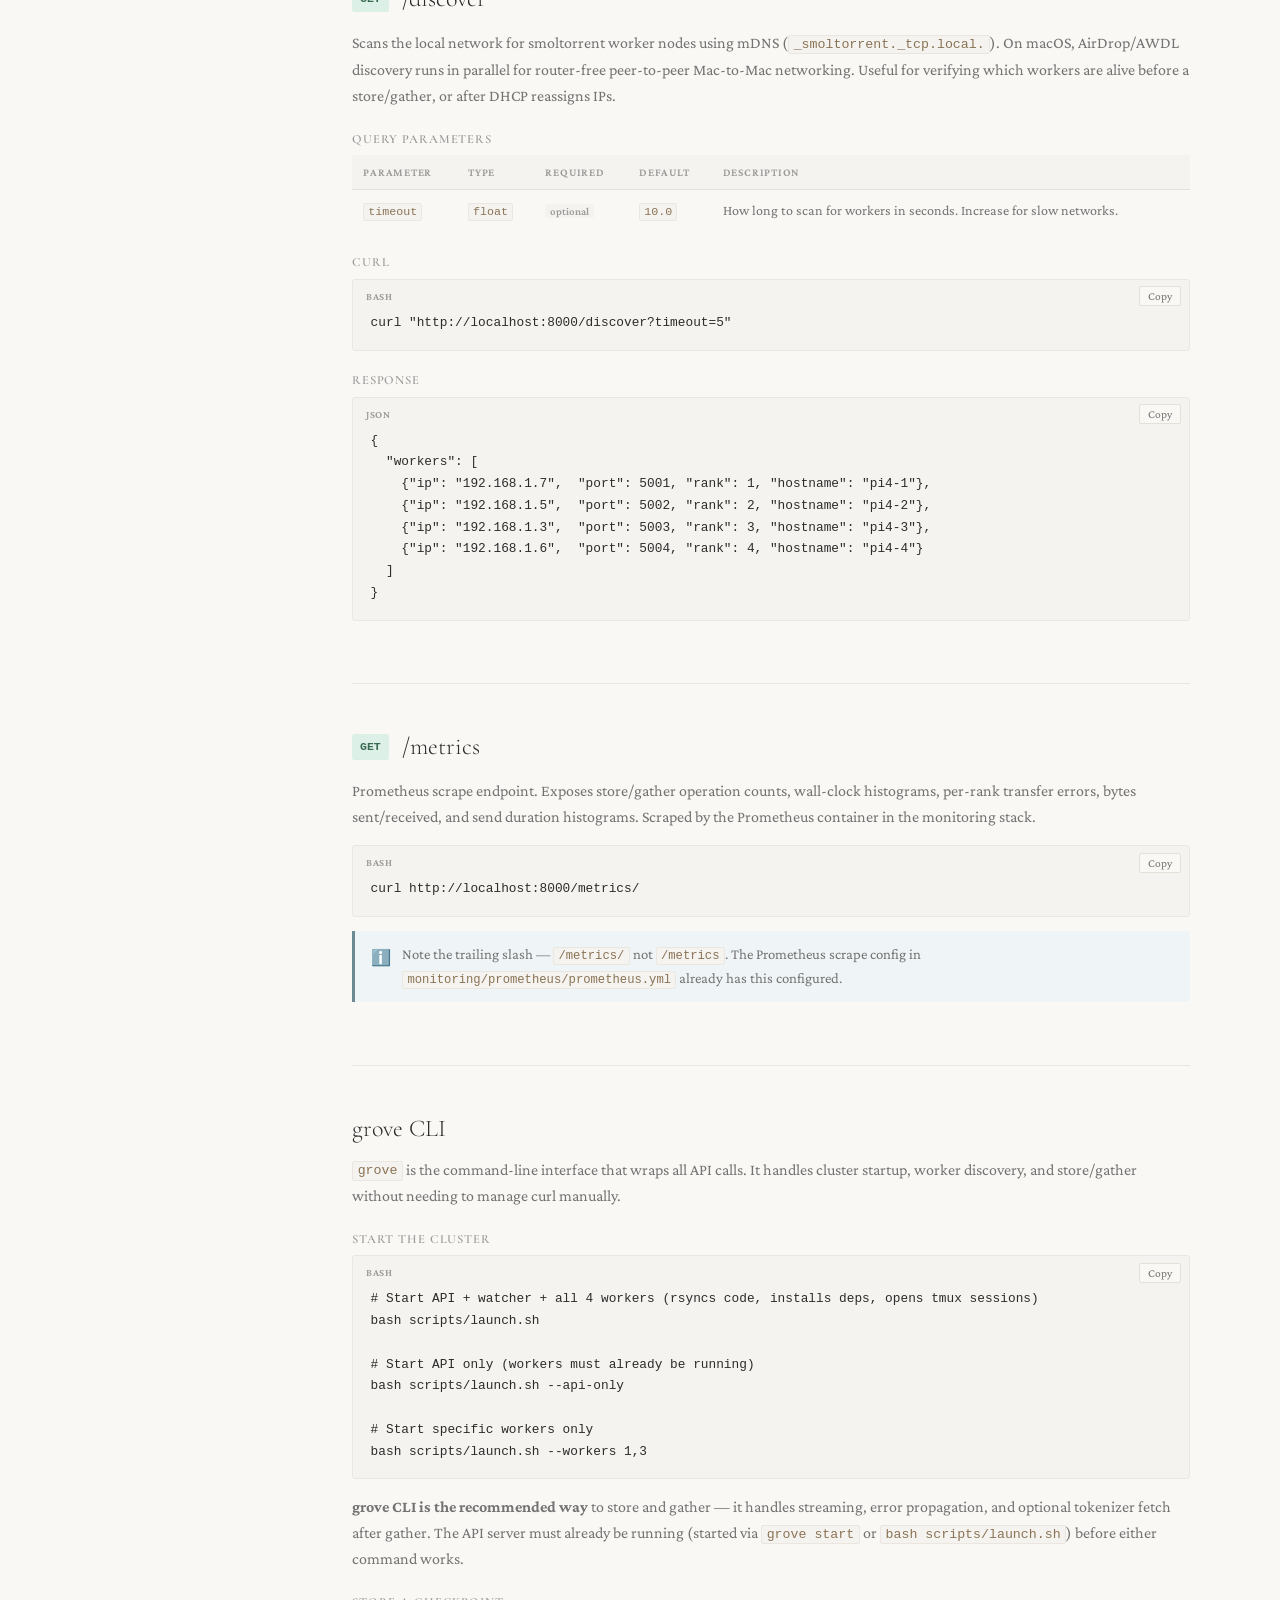
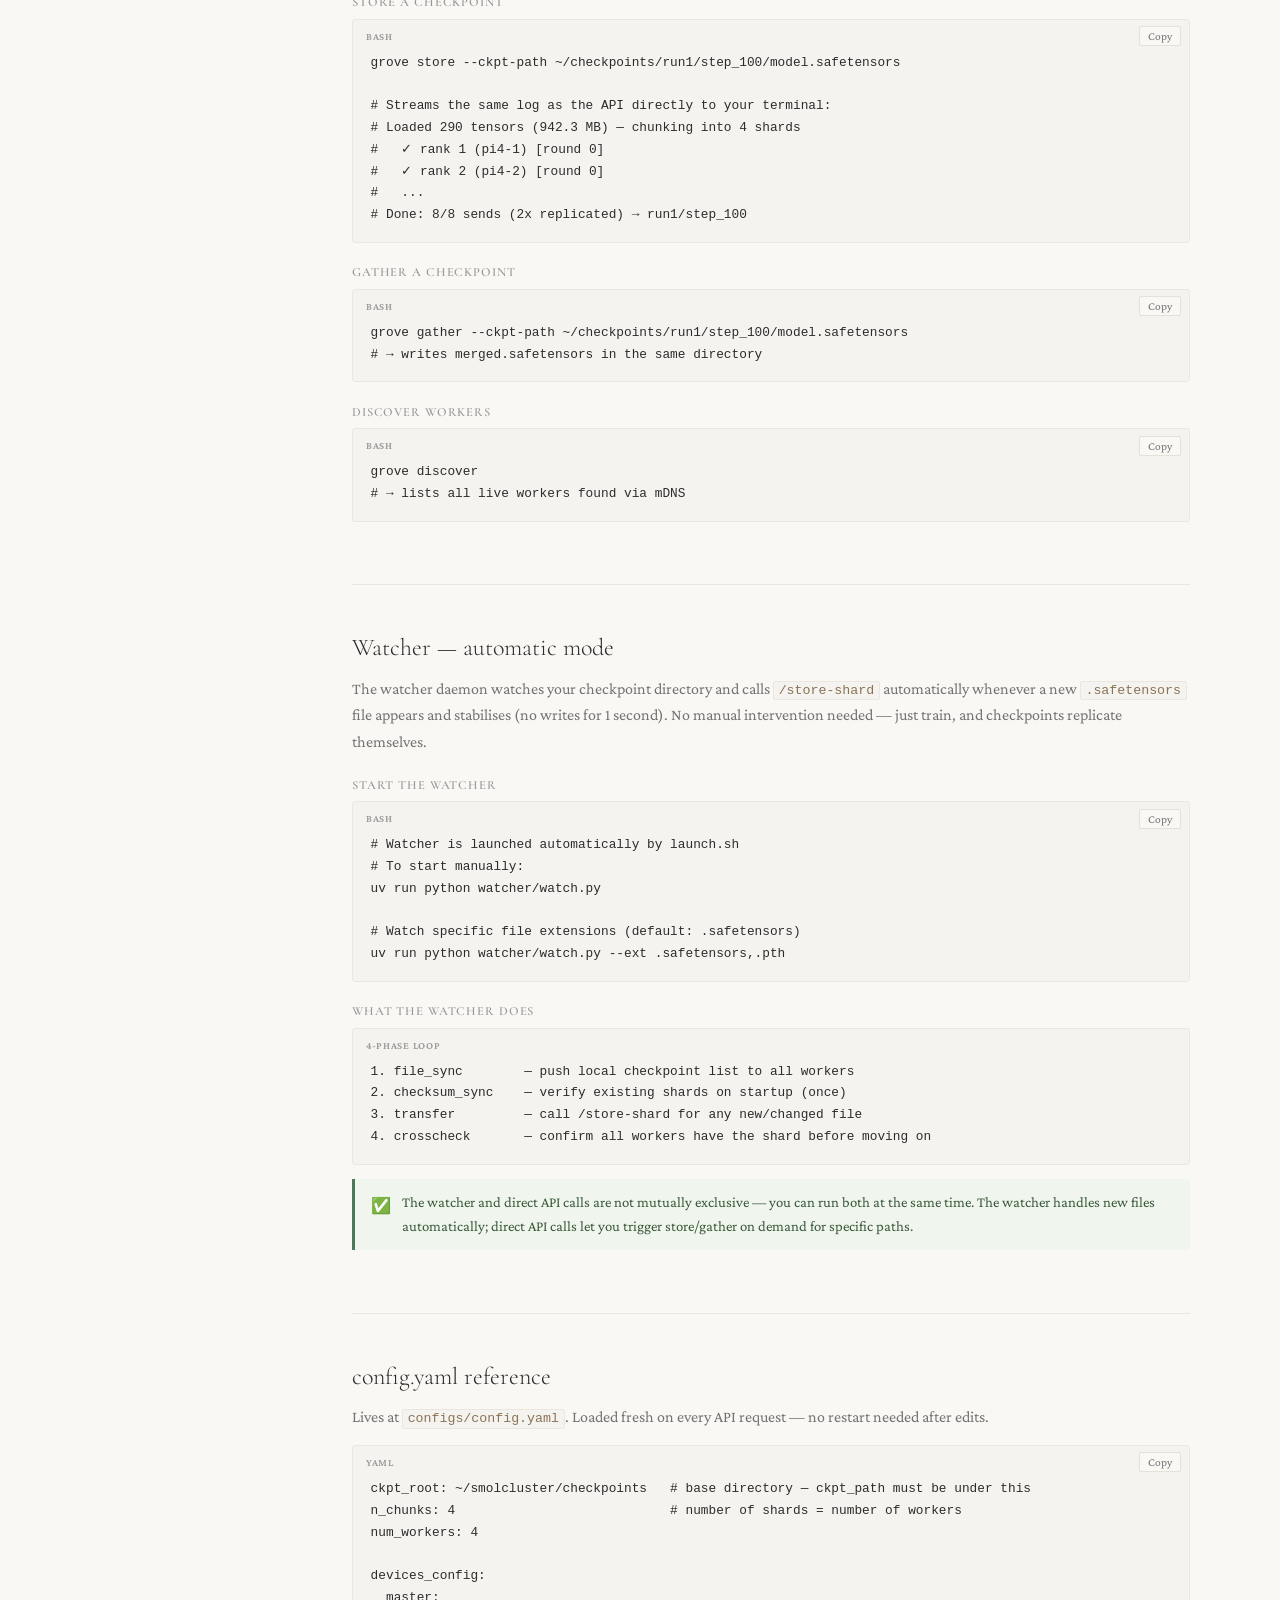
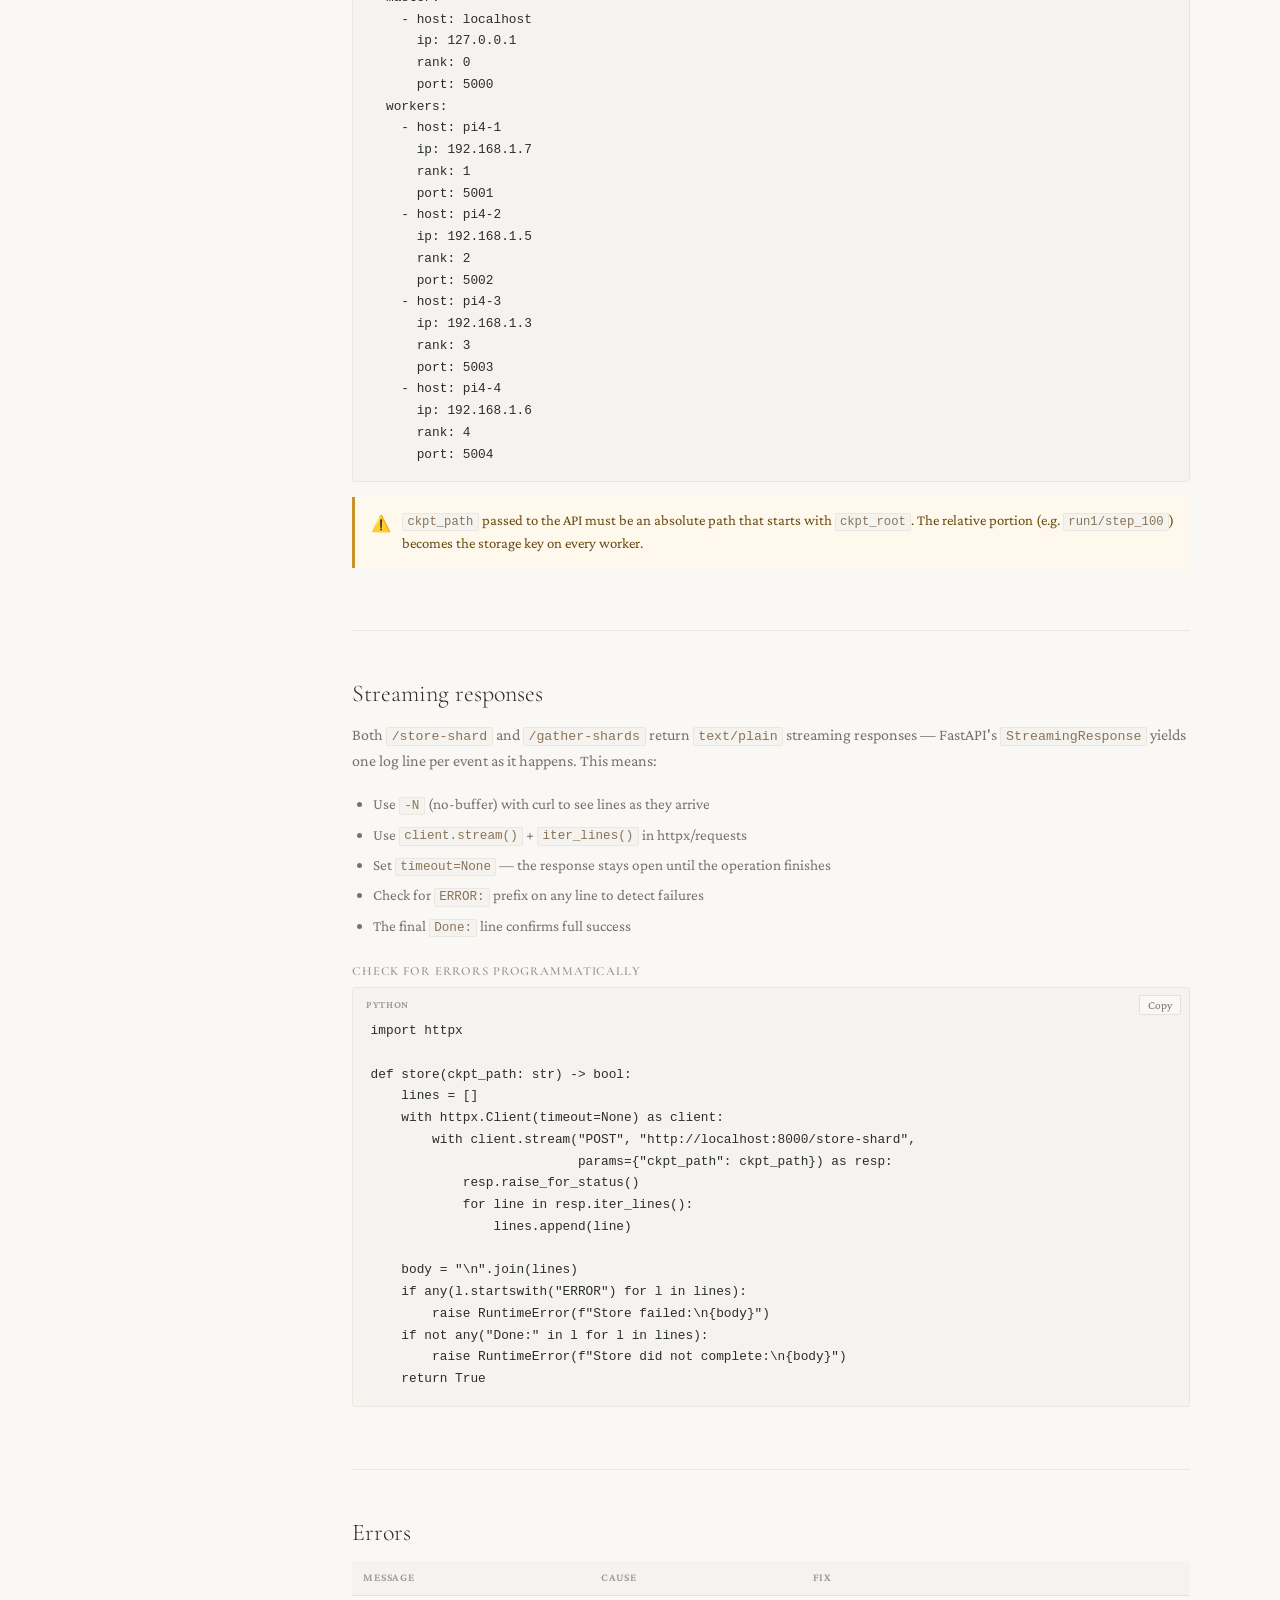
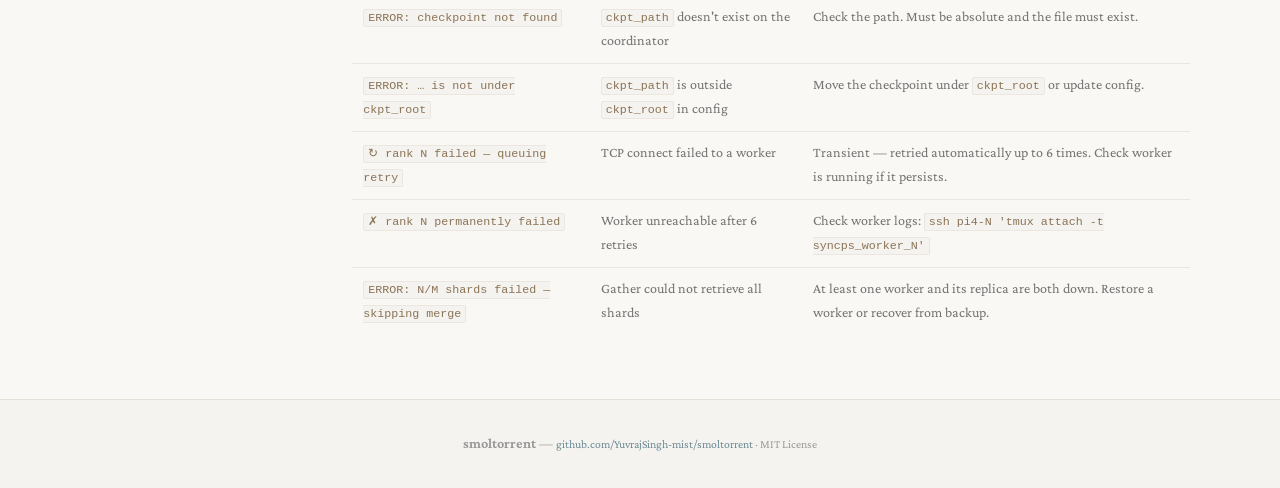
==== commit c7695d80: "Enhance code styling and cleanup script for port management - Updated the CSS for preformatted text " ====
--- a/docs/docs.html
+++ b/docs/docs.html
@@ -6,168 +6,433 @@
   <title>smoltorrent — API Docs</title>
   <link rel="preconnect" href="https://fonts.googleapis.com">
   <link rel="preconnect" href="https://fonts.gstatic.com" crossorigin>
-  <link href="https://fonts.googleapis.com/css2?family=Space+Grotesk:wght@400;500;700&family=IBM+Plex+Mono:wght@400;500&display=swap" rel="stylesheet">
+  <link href="https://fonts.googleapis.com/css2?family=Crimson+Pro:ital,wght@0,300;0,400;0,500;0,600;1,300;1,400&family=Cormorant+Garamond:ital,wght@0,300;0,400;0,500;1,300;1,400&display=swap" rel="stylesheet">
+  <link rel="stylesheet" href="./static/css/fontawesome.all.min.css">
+  <script defer src="./static/js/fontawesome.all.min.js"></script>
   <style>
-    *, *::before, *::after { margin:0; padding:0; box-sizing:border-box; }
-
     :root {
-      --bg-0: #f8fbfc;
-      --bg-2: #ffffff;
-      --ink: #12343b;
-      --ink-2: #32565d;
-      --ink-3: #648087;
-      --accent: #f39a1f;
-      --teal: #167d90;
-      --green: #1a9e63;
-      --red: #c0392b;
-      --purple: #7c3aed;
-      --panel: rgba(255,255,255,0.82);
-      --line: rgba(18,52,59,0.09);
-      --r: 14px;
-    }
+      --bg: #faf8f5;
+      --bg-subtle: #f5f3ef;
+      --text: #2c2c2c;
+      --text-sec: #737373;
+      --text-ter: #9a9a9a;
+      --accent: #8a7355;
+      --accent-lt: #a99478;
+      --border: #e5e0d8;
+      --border-lt: #ebe7e0;
+      --link: #6b8a94;
+      --green: #4a7a5a;
+      --blue: #4a6a94;
+    }
+
+    *, *::before, *::after { box-sizing: border-box; margin: 0; padding: 0; }
 
     body {
-      font-family: 'Space Grotesk', sans-serif;
-      background: #ffffff;
+      font-family: 'Crimson Pro', Georgia, serif;
+      background: var(--bg);
+      color: var(--text);
+      font-size: 1.08rem;
+      line-height: 1.7;
       min-height: 100vh;
-      color: var(--ink);
       display: flex;
       flex-direction: column;
     }
 
-    header {
-      position: sticky; top: 0; z-index: 20;
-      display: flex; align-items: center; justify-content: space-between;
-      padding: 13px 28px;
-      background: var(--panel); backdrop-filter: blur(14px);
-      border-bottom: 1px solid var(--line);
-    }
-    .logo { font-size: 19px; font-weight: 700; letter-spacing: -.5px; color: var(--ink); text-decoration: none; }
-    .logo:hover { opacity: 0.82; }
-    .nav-links { display: flex; align-items: center; gap: 6px; }
-    .nav-link {
-      font-size: 12px; font-weight: 600; color: var(--ink-3);
-      text-decoration: none; padding: 6px 12px; border: 1px solid var(--line); border-radius: 8px;
-      background: rgba(255,255,255,0.7); transition: background .14s, color .14s;
-    }
-    .nav-link:hover { background: rgba(255,255,255,1); color: var(--ink); }
-    .nav-link.active { background: var(--teal); color: #fff; border-color: var(--teal); }
-
-    .page-shell { flex: 1; padding: 28px 24px 60px; }
+    h1, h2, h3, h4 {
+      font-family: 'Cormorant Garamond', Georgia, serif;
+      font-weight: 300;
+      line-height: 1.25;
+    }
+
+    a { color: var(--link); text-decoration: none; }
+    a:hover { text-decoration: underline; }
+
+    code {
+      font-family: 'SFMono-Regular', Consolas, 'Liberation Mono', Menlo, monospace;
+      font-size: 0.83em;
+      background: var(--bg-subtle);
+      border: 1px solid var(--border-lt);
+      border-radius: 2px;
+      padding: 0.1em 0.35em;
+      color: var(--accent);
+    }
+
+    /* ── Nav ── */
+    nav {
+      position: sticky;
+      top: 0;
+      z-index: 100;
+      background: var(--bg);
+      border-bottom: 1px solid var(--border-lt);
+      padding: 0.85rem 0;
+    }
+    .nav-inner {
+      max-width: 1100px;
+      margin: 0 auto;
+      padding: 0 1.5rem;
+      display: flex;
+      align-items: center;
+      justify-content: space-between;
+    }
+    .nav-title {
+      font-family: 'Cormorant Garamond', Georgia, serif;
+      font-weight: 400;
+      font-size: 1.2rem;
+      color: var(--text);
+      text-decoration: none;
+    }
+    .nav-links { display: flex; gap: 1.4rem; align-items: center; }
+    .nav-links a {
+      font-size: 0.78rem;
+      font-weight: 500;
+      letter-spacing: 0.08em;
+      text-transform: uppercase;
+      color: var(--text-sec);
+      text-decoration: none;
+      transition: color 0.15s;
+    }
+    .nav-links a:hover, .nav-links a.active { color: var(--accent); }
+
+    /* ── Layout ── */
+    .page-shell { flex: 1; padding: 2rem 1.5rem 4rem; }
     .page-wrap {
-      max-width: 1100px; margin: 0 auto;
-      display: grid; gap: 16px;
-      grid-template-columns: 260px 1fr;
-    }
-
-    /* ── Sidebar ─────────────────────────────────────────────────────────── */
+      max-width: 1100px;
+      margin: 0 auto;
+      display: grid;
+      gap: 2rem;
+      grid-template-columns: 230px 1fr;
+    }
+
+    /* ── Sidebar ── */
     .sidebar {
-      border: 1px solid var(--line); border-radius: var(--r);
-      background: rgba(255,255,255,0.92); padding: 20px;
-      height: fit-content; position: sticky; top: 70px;
-    }
-    .sidebar-title { font-size: 11px; font-weight: 700; letter-spacing: .08em; text-transform: uppercase; color: var(--ink-3); margin-bottom: 14px; }
-    .sidebar-group { font-size: 10px; font-weight: 700; letter-spacing: .1em; text-transform: uppercase; color: var(--ink-3); padding: 12px 10px 4px; border-top: 1px solid var(--line); margin-top: 8px; }
+      border-right: 1px solid var(--border-lt);
+      padding-right: 1.5rem;
+      height: fit-content;
+      position: sticky;
+      top: 70px;
+    }
+    .sidebar-title {
+      font-size: 0.7rem;
+      font-weight: 600;
+      letter-spacing: 0.1em;
+      text-transform: uppercase;
+      color: var(--text-ter);
+      margin-bottom: 1rem;
+    }
+    .sidebar-group {
+      font-size: 0.68rem;
+      font-weight: 600;
+      letter-spacing: 0.1em;
+      text-transform: uppercase;
+      color: var(--text-ter);
+      padding: 0.9rem 0 0.3rem;
+      border-top: 1px solid var(--border-lt);
+      margin-top: 0.5rem;
+    }
     .sidebar-group:first-of-type { border-top: none; margin-top: 0; padding-top: 0; }
     .sidebar nav a {
-      display: flex; align-items: center; gap: 8px;
-      padding: 7px 10px; border-radius: 8px;
-      font-size: 13px; font-weight: 500; color: var(--ink-2);
-      text-decoration: none; transition: background .12s, color .12s;
-    }
-    .sidebar nav a:hover, .sidebar nav a.active { background: var(--bg-0); color: var(--teal); }
+      display: flex;
+      align-items: center;
+      gap: 0.5rem;
+      padding: 0.4rem 0.6rem;
+      border-radius: 3px;
+      font-size: 0.85rem;
+      color: var(--text-sec);
+      text-decoration: none;
+      transition: background 0.12s, color 0.12s;
+    }
+    .sidebar nav a:hover, .sidebar nav a.active {
+      background: var(--bg-subtle);
+      color: var(--accent);
+      text-decoration: none;
+    }
+
+    /* Method badges */
     .method-badge {
-      display: inline-block; font-size: 9px; font-weight: 700;
-      letter-spacing: .05em; padding: 2px 6px; border-radius: 4px; flex-shrink: 0;
-    }
-    .method-post { background: #dbeafe; color: #1d4ed8; }
-    .method-get  { background: #dcfce7; color: #15803d; }
-
-    /* ── Main ────────────────────────────────────────────────────────────── */
-    .docs-main { border: 1px solid var(--line); border-radius: var(--r); background: rgba(255,255,255,0.92); padding: 36px 40px; }
-
-    .section { margin-bottom: 48px; padding-bottom: 48px; border-bottom: 1px solid var(--line); }
-    .section:last-child { border-bottom: none; margin-bottom: 0; padding-bottom: 0; }
-
-    .section-header { display: flex; align-items: center; gap: 12px; margin-bottom: 18px; }
+      display: inline-block;
+      font-family: 'SFMono-Regular', monospace;
+      font-size: 0.65rem;
+      font-weight: 700;
+      letter-spacing: 0.03em;
+      padding: 1px 5px;
+      border-radius: 2px;
+      flex-shrink: 0;
+    }
+    .method-post { background: #dde8f5; color: #3a5a8a; }
+    .method-get  { background: #ddf0e8; color: #3a6a50; }
+
+    /* ── Main ── */
+    .docs-main { min-width: 0; }
+
+    .page-title {
+      font-size: 2.2rem;
+      font-weight: 300;
+      margin-bottom: 0.7rem;
+    }
+    .page-sub {
+      font-size: 1rem;
+      color: var(--text-sec);
+      line-height: 1.65;
+      margin-bottom: 2rem;
+      padding-bottom: 2rem;
+      border-bottom: 1px solid var(--border-lt);
+    }
+
+    /* ── Overview cards ── */
+    .card-row {
+      display: grid;
+      grid-template-columns: 1fr 1fr 1fr;
+      gap: 0.9rem;
+      margin-bottom: 2.5rem;
+    }
+    .card {
+      border: 1px solid var(--border);
+      border-radius: 4px;
+      padding: 1.1rem 1.2rem;
+      background: var(--bg-subtle);
+    }
+    .card-ep {
+      font-family: 'SFMono-Regular', monospace;
+      font-size: 0.72rem;
+      font-weight: 600;
+      margin-bottom: 0.4rem;
+    }
+    .card h3 {
+      font-size: 1rem;
+      font-weight: 500;
+      margin-bottom: 0.3rem;
+      font-family: 'Cormorant Garamond', Georgia, serif;
+    }
+    .card p { font-size: 0.85rem; color: var(--text-sec); line-height: 1.5; }
+
+    /* ── Doc sections ── */
+    .doc-section {
+      margin-bottom: 3rem;
+      padding-bottom: 3rem;
+      border-bottom: 1px solid var(--border-lt);
+    }
+    .doc-section:last-child { border-bottom: none; margin-bottom: 0; padding-bottom: 0; }
+
+    .section-header {
+      display: flex;
+      align-items: center;
+      gap: 0.8rem;
+      margin-bottom: 1rem;
+    }
     .endpoint-badge {
-      font-family: 'IBM Plex Mono', monospace;
-      font-size: 11px; font-weight: 600;
-      padding: 4px 10px; border-radius: 6px; flex-shrink: 0;
-    }
-    .ep-post { background: #dbeafe; color: #1d4ed8; }
-    .ep-get  { background: #dcfce7; color: #15803d; }
-    h2.ep-title { font-size: 20px; font-weight: 700; color: var(--ink); }
-    h2.page-title { font-size: 26px; font-weight: 700; margin-bottom: 8px; }
-    p.page-sub { font-size: 14px; color: var(--ink-2); line-height: 1.6; margin-bottom: 28px; padding-bottom: 28px; border-bottom: 1px solid var(--line); }
-    p.desc { font-size: 14px; line-height: 1.65; color: var(--ink-2); margin-bottom: 14px; }
-    h3.sub { font-size: 14px; font-weight: 700; color: var(--ink); margin: 22px 0 8px; }
-
-    /* ── Code ────────────────────────────────────────────────────────────── */
-    .code-block { position: relative; background: #f6f8fa; border: 1px solid #d0dce6; border-radius: 10px; margin: 8px 0 14px; overflow: hidden; }
-    .code-block pre { padding: 16px 18px; font-family: 'IBM Plex Mono', monospace; font-size: 13px; line-height: 1.6; color: #111; overflow-x: auto; white-space: pre; }
-    .code-label { position: absolute; top: 10px; left: 14px; font-size: 10px; font-weight: 600; letter-spacing: .07em; text-transform: uppercase; color: var(--ink-3); }
-    .copy-btn { position: absolute; top: 10px; right: 10px; background: rgba(0,0,0,0.06); border: 1px solid #d0dce6; border-radius: 6px; padding: 4px 10px; font-size: 11px; color: #555; cursor: pointer; transition: background .14s; }
-    .copy-btn:hover { background: rgba(0,0,0,0.12); color: #111; }
-    .has-label pre { padding-top: 32px; }
-
-    /* ── Param table ─────────────────────────────────────────────────────── */
-    table.params { width: 100%; border-collapse: collapse; font-size: 13px; margin: 8px 0 16px; }
-    table.params th { text-align: left; font-size: 11px; font-weight: 700; letter-spacing: .06em; text-transform: uppercase; color: var(--ink-3); padding: 6px 10px; border-bottom: 1px solid var(--line); }
-    table.params td { padding: 9px 10px; border-bottom: 1px solid var(--line); color: var(--ink-2); vertical-align: top; }
+      font-family: 'SFMono-Regular', monospace;
+      font-size: 0.72rem;
+      font-weight: 700;
+      padding: 3px 8px;
+      border-radius: 2px;
+      flex-shrink: 0;
+    }
+    .ep-post { background: #dde8f5; color: #3a5a8a; }
+    .ep-get  { background: #ddf0e8; color: #3a6a50; }
+
+    h2.ep-title {
+      font-size: 1.5rem;
+      font-weight: 300;
+    }
+
+    p.desc {
+      font-size: 1rem;
+      line-height: 1.65;
+      color: var(--text-sec);
+      margin-bottom: 0.9rem;
+    }
+
+    h3.sub {
+      font-size: 0.78rem;
+      font-weight: 600;
+      letter-spacing: 0.07em;
+      text-transform: uppercase;
+      color: var(--text-ter);
+      margin: 1.4rem 0 0.5rem;
+    }
+
+    /* ── Code blocks ── */
+    .code-block {
+      position: relative;
+      background: var(--bg-subtle);
+      border: 1px solid var(--border-lt);
+      border-radius: 3px;
+      margin: 0.5rem 0 0.9rem;
+      overflow: hidden;
+    }
+    .code-block pre {
+      padding: 1rem 1.1rem;
+      font-family: 'SFMono-Regular', Consolas, 'Liberation Mono', Menlo, monospace;
+      font-size: 0.8rem;
+      line-height: 1.7;
+      color: var(--text);
+      overflow-x: auto;
+      white-space: pre;
+    }
+    .code-label {
+      position: absolute;
+      top: 0.5rem;
+      left: 0.8rem;
+      font-size: 0.65rem;
+      font-weight: 600;
+      letter-spacing: 0.07em;
+      text-transform: uppercase;
+      color: var(--text-ter);
+    }
+    .copy-btn {
+      position: absolute;
+      top: 0.4rem;
+      right: 0.5rem;
+      background: var(--bg);
+      border: 1px solid var(--border);
+      border-radius: 2px;
+      padding: 3px 8px;
+      font-family: 'Crimson Pro', Georgia, serif;
+      font-size: 0.72rem;
+      color: var(--text-sec);
+      cursor: pointer;
+      transition: background 0.12s;
+    }
+    .copy-btn:hover { background: var(--border-lt); color: var(--text); }
+    .has-label pre { padding-top: 2rem; }
+
+    /* ── Param table ── */
+    table.params {
+      width: 100%;
+      border-collapse: collapse;
+      font-size: 0.88rem;
+      margin: 0.5rem 0 1rem;
+    }
+    table.params th {
+      text-align: left;
+      font-size: 0.7rem;
+      font-weight: 600;
+      letter-spacing: 0.07em;
+      text-transform: uppercase;
+      color: var(--text-ter);
+      padding: 0.45rem 0.7rem;
+      border-bottom: 1px solid var(--border);
+      background: var(--bg-subtle);
+    }
+    table.params td {
+      padding: 0.6rem 0.7rem;
+      border-bottom: 1px solid var(--border-lt);
+      color: var(--text-sec);
+      vertical-align: top;
+    }
     table.params tr:last-child td { border-bottom: none; }
-    .req-tag { background: #fee2e2; color: #991b1b; font-size: 10px; font-weight: 700; padding: 2px 6px; border-radius: 4px; }
-    .opt-tag { background: #f1f5f9; color: #64748b; font-size: 10px; font-weight: 700; padding: 2px 6px; border-radius: 4px; }
-
-    /* ── Callouts ────────────────────────────────────────────────────────── */
-    .callout { display: flex; gap: 12px; align-items: flex-start; padding: 12px 16px; border-radius: 10px; margin: 14px 0; font-size: 13px; line-height: 1.55; }
-    .callout.info { background: #e8f4f7; border-left: 4px solid var(--teal); color: var(--ink-2); }
-    .callout.warn { background: #fff8e6; border-left: 4px solid var(--accent); color: #7a5500; }
-    .callout.tip  { background: #e8f9ef; border-left: 4px solid var(--green); color: #1a5c38; }
-    .callout .icon { font-size: 16px; flex-shrink: 0; margin-top: 1px; }
-
-    code { background: #f0f4f8; border-radius: 4px; padding: 1px 5px; font-family: 'IBM Plex Mono', monospace; font-size: 0.88em; color: var(--teal); }
-
-    /* ── Response stream ─────────────────────────────────────────────────── */
-    .stream-output { background: #0d1117; border-radius: 10px; padding: 16px 18px; font-family: 'IBM Plex Mono', monospace; font-size: 13px; line-height: 1.7; margin: 8px 0 14px; overflow-x: auto; }
-    .so-dim   { color: #6e7781; }
-    .so-green { color: #3fb950; }
-    .so-yellow{ color: #d29922; }
-    .so-red   { color: #f85149; }
-    .so-white { color: #e6edf3; }
-
-    /* ── Overview cards ─────────────────────────────────────────────────── */
-    .card-row { display: grid; grid-template-columns: 1fr 1fr 1fr; gap: 12px; margin: 16px 0; }
-    .card { border: 1px solid var(--line); border-radius: 12px; padding: 18px 20px; }
-    .card-ep { font-family: 'IBM Plex Mono', monospace; font-size: 11px; font-weight: 600; margin-bottom: 6px; }
-    .card h3 { font-size: 14px; font-weight: 700; margin-bottom: 6px; }
-    .card p { font-size: 12px; color: var(--ink-3); line-height: 1.5; }
-
-    @media (max-width: 860px) {
+
+    .req-tag {
+      background: #f5e8e8;
+      color: #8a3030;
+      font-size: 0.68rem;
+      font-weight: 600;
+      padding: 1px 5px;
+      border-radius: 2px;
+    }
+    .opt-tag {
+      background: var(--bg-subtle);
+      color: var(--text-ter);
+      font-size: 0.68rem;
+      font-weight: 600;
+      padding: 1px 5px;
+      border-radius: 2px;
+    }
+
+    /* ── Callouts ── */
+    .callout {
+      display: flex;
+      gap: 0.7rem;
+      align-items: flex-start;
+      padding: 0.75rem 1rem;
+      border-radius: 0 3px 3px 0;
+      margin: 0.9rem 0;
+      font-size: 0.92rem;
+      line-height: 1.6;
+    }
+    .callout.info { background: #eff4f6; border-left: 3px solid var(--link); color: var(--text-sec); }
+    .callout.warn { background: #fff8ed; border-left: 3px solid #c8922a; color: #6a4a10; }
+    .callout.tip  { background: #f0f5ee; border-left: 3px solid var(--green); color: #3a5a3a; }
+    .callout .icon { font-size: 1rem; flex-shrink: 0; margin-top: 2px; }
+
+    /* ── Stream output ── */
+    .stream-output {
+      background: #1e1c1a;
+      border-radius: 3px;
+      padding: 1rem 1.1rem;
+      font-family: 'SFMono-Regular', Consolas, monospace;
+      font-size: 0.78rem;
+      line-height: 1.8;
+      margin: 0.5rem 0 0.9rem;
+      overflow-x: auto;
+    }
+    .so-dim    { color: #6a6560; }
+    .so-green  { color: #7ab87a; }
+    .so-yellow { color: #c8a84a; }
+    .so-red    { color: #c07060; }
+    .so-white  { color: #e0dbd4; }
+
+    /* ── Error table ── */
+    table.err-table {
+      width: 100%;
+      border-collapse: collapse;
+      font-size: 0.88rem;
+    }
+    table.err-table th {
+      font-size: 0.7rem;
+      font-weight: 600;
+      letter-spacing: 0.07em;
+      text-transform: uppercase;
+      color: var(--text-ter);
+      background: var(--bg-subtle);
+      padding: 0.45rem 0.7rem;
+      border-bottom: 1px solid var(--border);
+      text-align: left;
+    }
+    table.err-table td {
+      padding: 0.6rem 0.7rem;
+      border-bottom: 1px solid var(--border-lt);
+      color: var(--text-sec);
+      vertical-align: top;
+    }
+    table.err-table tr:last-child td { border-bottom: none; }
+
+    /* ── Footer ── */
+    footer {
+      background: var(--bg-subtle);
+      border-top: 1px solid var(--border);
+      padding: 2rem 0;
+      text-align: center;
+    }
+    footer p { font-size: 0.88rem; color: var(--text-ter); }
+    footer a { color: var(--link); }
+
+    @media (max-width: 820px) {
       .page-wrap { grid-template-columns: 1fr; }
-      .sidebar { position: static; }
+      .sidebar { position: static; border-right: none; border-bottom: 1px solid var(--border-lt); padding-right: 0; padding-bottom: 1rem; }
       .card-row { grid-template-columns: 1fr; }
-      .docs-main { padding: 24px 20px; }
     }
   </style>
 </head>
 <body>
 
-<header>
-  <a class="logo" href="./index.html">smoltorrent</a>
-  <div class="nav-links">
-    <a class="nav-link" href="./index.html">Home</a>
-    <a class="nav-link" href="./setup.html">Setup</a>
-    <a class="nav-link active" href="./docs.html">Docs</a>
-    <a class="nav-link" href="./blog.html">Blog</a>
-    <a class="nav-link" href="https://github.com/YuvrajSingh-mist/smoltorrent" target="_blank" rel="noopener noreferrer">GitHub</a>
+<!-- ── Nav ── -->
+<nav>
+  <div class="nav-inner">
+    <a class="nav-title" href="./index.html">smoltorrent</a>
+    <div class="nav-links">
+      <a href="./index.html">Home</a>
+      <a href="./setup.html">Setup</a>
+      <a href="./docs.html" class="active">Docs</a>
+      <a href="https://github.com/YuvrajSingh-mist/smoltorrent" target="_blank" rel="noopener noreferrer">GitHub</a>
+    </div>
   </div>
-</header>
+</nav>
 
 <div class="page-shell">
   <div class="page-wrap">
 
-    <!-- ── Sidebar ─────────────────────────────────────────────────────── -->
+    <!-- ── Sidebar ── -->
     <aside class="sidebar">
       <div class="sidebar-title">API Reference</div>
       <nav>
@@ -190,7 +455,7 @@
       </nav>
     </aside>
 
-    <!-- ── Main ───────────────────────────────────────────────────────── -->
+    <!-- ── Main ── -->
     <main class="docs-main">
 
       <h2 class="page-title">API Reference</h2>
@@ -204,24 +469,24 @@
       <!-- Overview cards -->
       <div class="card-row">
         <div class="card">
-          <div class="card-ep" style="color:#1d4ed8;">POST /store-shard</div>
+          <div class="card-ep" style="color: #3a5a8a;">POST /store-shard</div>
           <h3>Store</h3>
           <p>Shard a checkpoint and push each shard to workers with RF2 replication.</p>
         </div>
         <div class="card">
-          <div class="card-ep" style="color:#1d4ed8;">POST /gather-shards</div>
+          <div class="card-ep" style="color: #3a5a8a;">POST /gather-shards</div>
           <h3>Gather</h3>
           <p>Pull all shards from workers, verify, and merge into a single file.</p>
         </div>
         <div class="card">
-          <div class="card-ep" style="color:#15803d;">GET /discover</div>
+          <div class="card-ep" style="color: #3a6a50;">GET /discover</div>
           <h3>Discover</h3>
           <p>Scan the network via mDNS/AWDL and return all live workers.</p>
         </div>
       </div>
 
-      <!-- ── POST /store-shard ───────────────────────────────────────── -->
-      <div class="section" id="store-shard">
+      <!-- ── POST /store-shard ── -->
+      <div class="doc-section" id="store-shard">
         <div class="section-header">
           <span class="endpoint-badge ep-post">POST</span>
           <h2 class="ep-title">/store-shard</h2>
@@ -250,15 +515,15 @@
           </tbody>
         </table>
 
-        <h3 class="sub">curl</h3>
-        <div class="code-block has-label" id="curl">
+        <h3 class="sub" id="curl">curl</h3>
+        <div class="code-block has-label">
           <span class="code-label">bash</span>
           <button class="copy-btn" onclick="copyCode(this)">Copy</button>
           <pre>curl -N -X POST \
   "http://localhost:8000/store-shard?ckpt_path=/home/user/checkpoints/run1/step_100/model.safetensors"</pre>
         </div>
 
-        <h3 class="sub">Python (httpx)</h3>
+        <h3 class="sub" id="python">Python (httpx)</h3>
         <div class="code-block has-label">
           <span class="code-label">python</span>
           <button class="copy-btn" onclick="copyCode(this)">Copy</button>
@@ -302,8 +567,8 @@
         </div>
       </div>
 
-      <!-- ── POST /gather-shards ─────────────────────────────────────── -->
-      <div class="section" id="gather-shards">
+      <!-- ── POST /gather-shards ── -->
+      <div class="doc-section" id="gather-shards">
         <div class="section-header">
           <span class="endpoint-badge ep-post">POST</span>
           <h2 class="ep-title">/gather-shards</h2>
@@ -374,19 +639,19 @@
         <div class="callout tip">
           <span class="icon">✅</span>
           <span>The merged file is a standard <code>.safetensors</code> file — load it with
-          <code>safetensors.torch.load_file()</code> or <code>mx.load()</code> directly. No smoltorrent dependency needed at inference time.</span>
+          <code>safetensors.torch.load_file()</code> or <code>mx.load()</code> directly. No smoltorrent dependency at inference time.</span>
         </div>
 
         <h3 class="sub">Replica fallback</h3>
-        <p class="desc">If a primary worker is unreachable, gather automatically tries its replica (the next worker in the ring). This is transparent — the log shows which worker actually served the shard:</p>
+        <p class="desc">If a primary worker is unreachable, gather automatically tries its replica (the next worker in the ring). The log shows which worker actually served the shard:</p>
         <div class="stream-output">
 <span class="so-yellow">  trying replica rank 2 for shard 1 (primary rank 1 failed)</span>
 <span class="so-green">  ✓ shard 1 — saved → .../worker_2/run1/step_100/shard.safetensors</span>
         </div>
       </div>
 
-      <!-- ── GET /discover ──────────────────────────────────────────── -->
-      <div class="section" id="discover">
+      <!-- ── GET /discover ── -->
+      <div class="doc-section" id="discover">
         <div class="section-header">
           <span class="endpoint-badge ep-get">GET</span>
           <h2 class="ep-title">/discover</h2>
@@ -396,8 +661,7 @@
           Scans the local network for smoltorrent worker nodes using mDNS
           (<code>_smoltorrent._tcp.local.</code>). On macOS, AirDrop/AWDL discovery runs in
           parallel for router-free peer-to-peer Mac-to-Mac networking.
-          Useful for verifying which workers are alive before a store/gather, or after DHCP
-          reassigns IPs.
+          Useful for verifying which workers are alive before a store/gather, or after DHCP reassigns IPs.
         </p>
 
         <h3 class="sub">Query parameters</h3>
@@ -436,8 +700,8 @@
         </div>
       </div>
 
-      <!-- ── GET /metrics ───────────────────────────────────────────── -->
-      <div class="section" id="metrics">
+      <!-- ── GET /metrics ── -->
+      <div class="doc-section" id="metrics">
         <div class="section-header">
           <span class="endpoint-badge ep-get">GET</span>
           <h2 class="ep-title">/metrics</h2>
@@ -454,11 +718,9 @@
         </div>
       </div>
 
-      <!-- ── grove CLI ──────────────────────────────────────────────── -->
-      <div class="section" id="grove">
-        <div class="section-header">
-          <h2 class="ep-title" style="font-size:22px;">grove CLI</h2>
-        </div>
+      <!-- ── grove CLI ── -->
+      <div class="doc-section" id="grove">
+        <h2 class="ep-title" style="margin-bottom:0.8rem;">grove CLI</h2>
         <p class="desc">
           <code>grove</code> is the command-line interface that wraps all API calls. It handles cluster startup, worker discovery, and store/gather without needing to manage curl manually.
         </p>
@@ -477,7 +739,7 @@
 bash scripts/launch.sh --workers 1,3</pre>
         </div>
 
-        <p style="font-size:13px; color:var(--ink-2); margin-bottom:0.75rem;">
+        <p class="desc">
           <strong>grove CLI is the recommended way</strong> to store and gather — it handles streaming, error propagation, and optional tokenizer fetch after gather. The API server must already be running (started via <code>grove start</code> or <code>bash scripts/launch.sh</code>) before either command works.
         </p>
 
@@ -512,11 +774,9 @@
         </div>
       </div>
 
-      <!-- ── Watcher ────────────────────────────────────────────────── -->
-      <div class="section" id="watcher">
-        <div class="section-header">
-          <h2 class="ep-title" style="font-size:22px;">Watcher — automatic mode</h2>
-        </div>
+      <!-- ── Watcher ── -->
+      <div class="doc-section" id="watcher">
+        <h2 class="ep-title" style="margin-bottom:0.8rem;">Watcher — automatic mode</h2>
         <p class="desc">
           The watcher daemon watches your checkpoint directory and calls <code>/store-shard</code>
           automatically whenever a new <code>.safetensors</code> file appears and stabilises (no
@@ -551,11 +811,9 @@
         </div>
       </div>
 
-      <!-- ── config.yaml ────────────────────────────────────────────── -->
-      <div class="section" id="config">
-        <div class="section-header">
-          <h2 class="ep-title" style="font-size:22px;">config.yaml reference</h2>
-        </div>
+      <!-- ── config.yaml ── -->
+      <div class="doc-section" id="config">
+        <h2 class="ep-title" style="margin-bottom:0.8rem;">config.yaml reference</h2>
         <p class="desc">Lives at <code>configs/config.yaml</code>. Loaded fresh on every API request — no restart needed after edits.</p>
         <div class="code-block has-label">
           <span class="code-label">yaml</span>
@@ -594,17 +852,15 @@
         </div>
       </div>
 
-      <!-- ── Streaming responses ────────────────────────────────────── -->
-      <div class="section" id="streaming">
-        <div class="section-header">
-          <h2 class="ep-title" style="font-size:22px;">Streaming responses</h2>
-        </div>
+      <!-- ── Streaming responses ── -->
+      <div class="doc-section" id="streaming">
+        <h2 class="ep-title" style="margin-bottom:0.8rem;">Streaming responses</h2>
         <p class="desc">
           Both <code>/store-shard</code> and <code>/gather-shards</code> return
           <code>text/plain</code> streaming responses — FastAPI's <code>StreamingResponse</code>
           yields one log line per event as it happens. This means:
         </p>
-        <ul style="font-size:14px; color:var(--ink-2); line-height:2; padding-left:20px; margin-bottom:14px;">
+        <ul style="font-size:0.95rem; color:var(--text-sec); line-height:2; padding-left:1.3rem; margin-bottom:1rem;">
           <li>Use <code>-N</code> (no-buffer) with curl to see lines as they arrive</li>
           <li>Use <code>client.stream()</code> + <code>iter_lines()</code> in httpx/requests</li>
           <li>Set <code>timeout=None</code> — the response stays open until the operation finishes</li>
@@ -636,12 +892,10 @@
         </div>
       </div>
 
-      <!-- ── Errors ──────────────────────────────────────────────────── -->
-      <div class="section" id="errors">
-        <div class="section-header">
-          <h2 class="ep-title" style="font-size:22px;">Errors</h2>
-        </div>
-        <table class="params">
+      <!-- ── Errors ── -->
+      <div class="doc-section" id="errors">
+        <h2 class="ep-title" style="margin-bottom:0.8rem;">Errors</h2>
+        <table class="err-table">
           <thead><tr><th>Message</th><th>Cause</th><th>Fix</th></tr></thead>
           <tbody>
             <tr>
@@ -677,6 +931,10 @@
   </div>
 </div>
 
+<footer>
+  <p><strong>smoltorrent</strong> — <small><a href="https://github.com/YuvrajSingh-mist/smoltorrent">github.com/YuvrajSingh-mist/smoltorrent</a> · MIT License</small></p>
+</footer>
+
 <script>
   function copyCode(btn) {
     const pre = btn.closest('.code-block').querySelector('pre');
@@ -686,8 +944,7 @@
     });
   }
 
-  // Highlight active sidebar link on scroll
-  const sections = document.querySelectorAll('.section[id]');
+  const sections = document.querySelectorAll('.doc-section[id]');
   const links = document.querySelectorAll('.sidebar nav a[href^="#"]');
   const observer = new IntersectionObserver(entries => {
     entries.forEach(entry => {
@@ -700,6 +957,5 @@
   }, { rootMargin: '-20% 0px -70% 0px' });
   sections.forEach(s => observer.observe(s));
 </script>
-
 </body>
 </html>
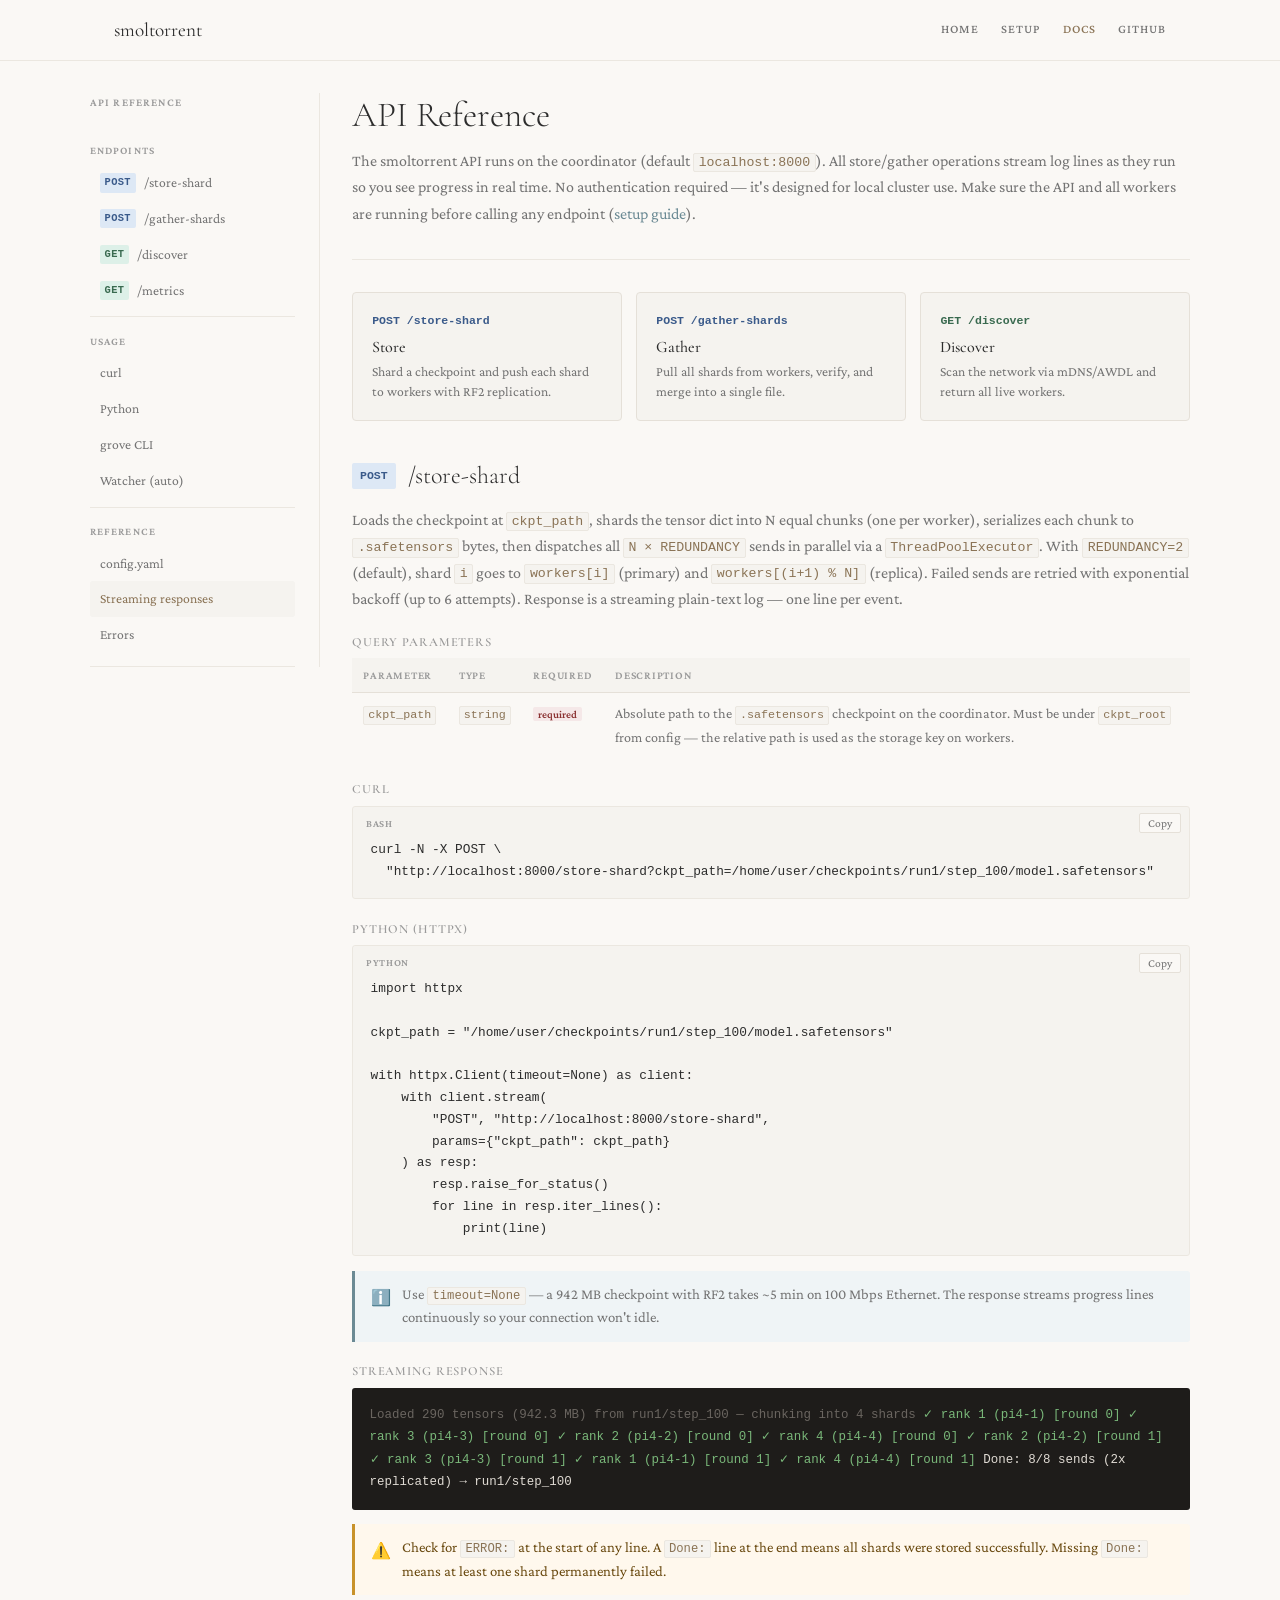
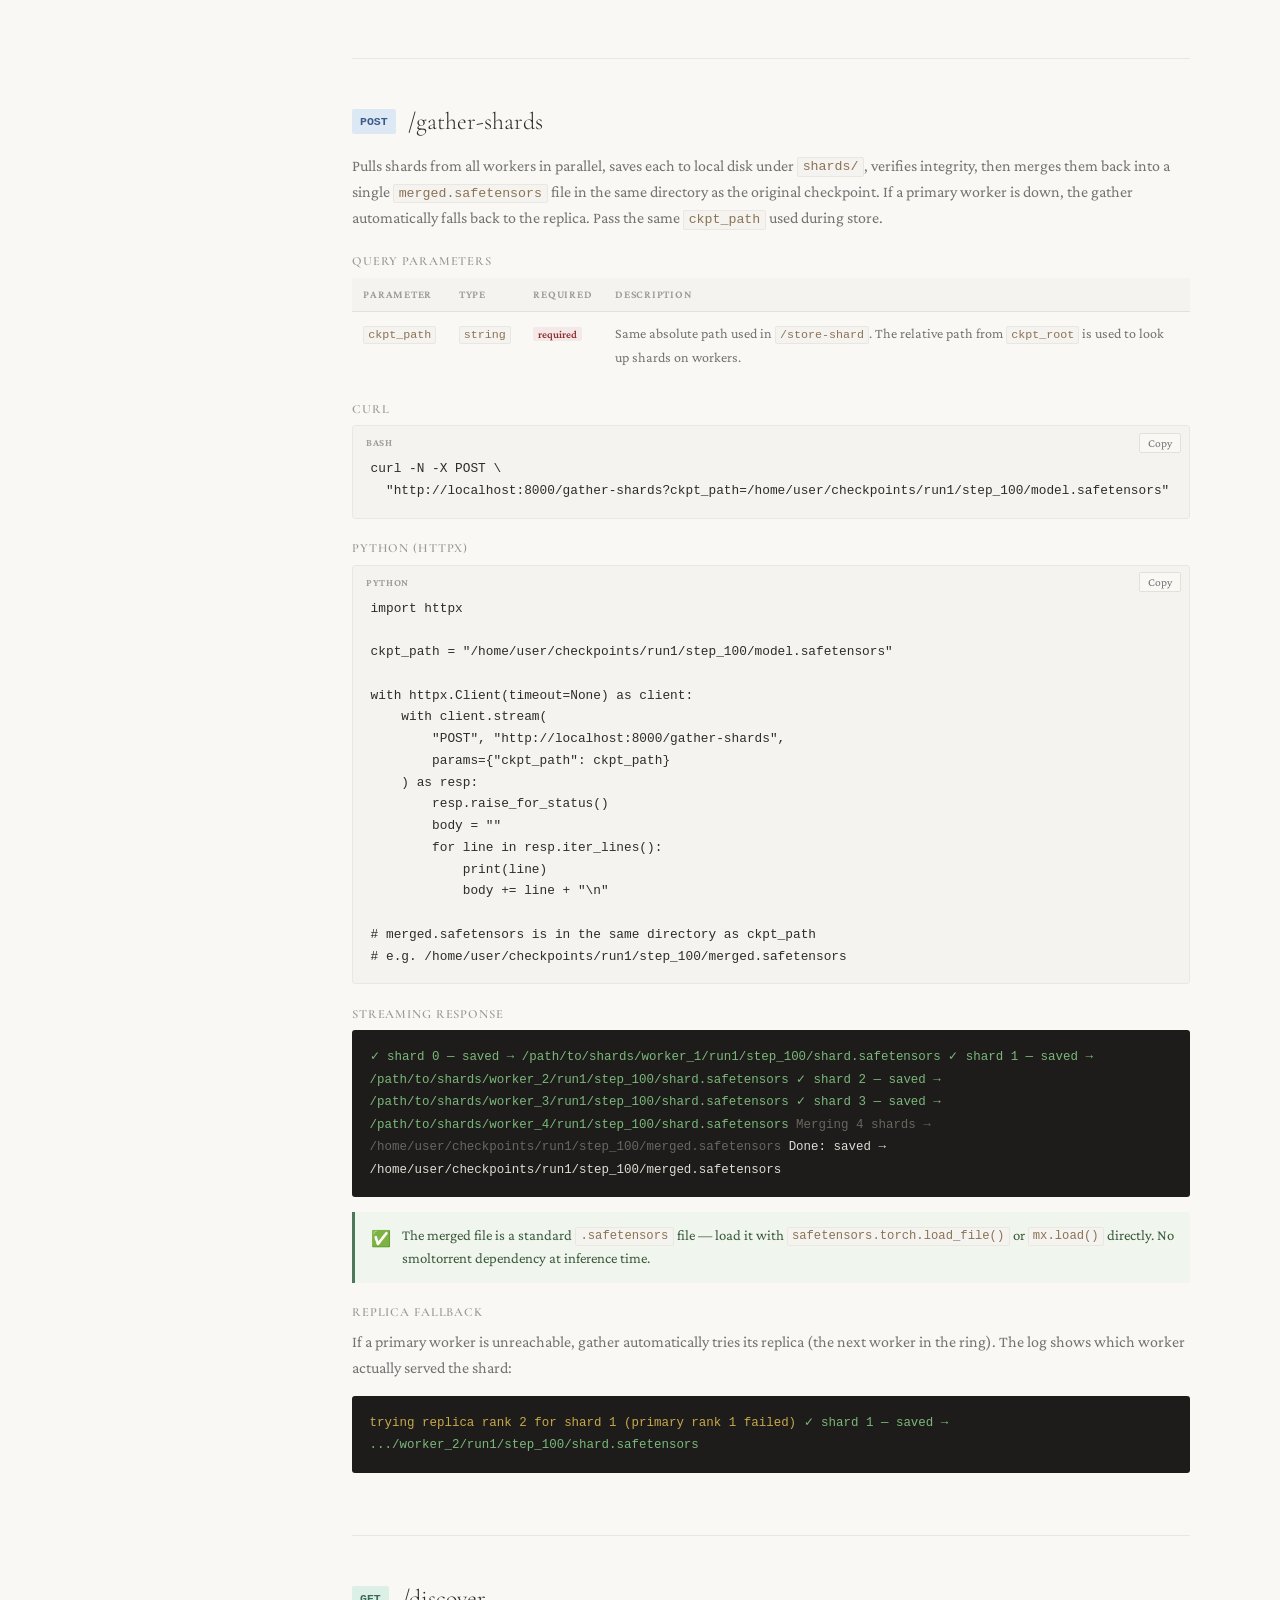
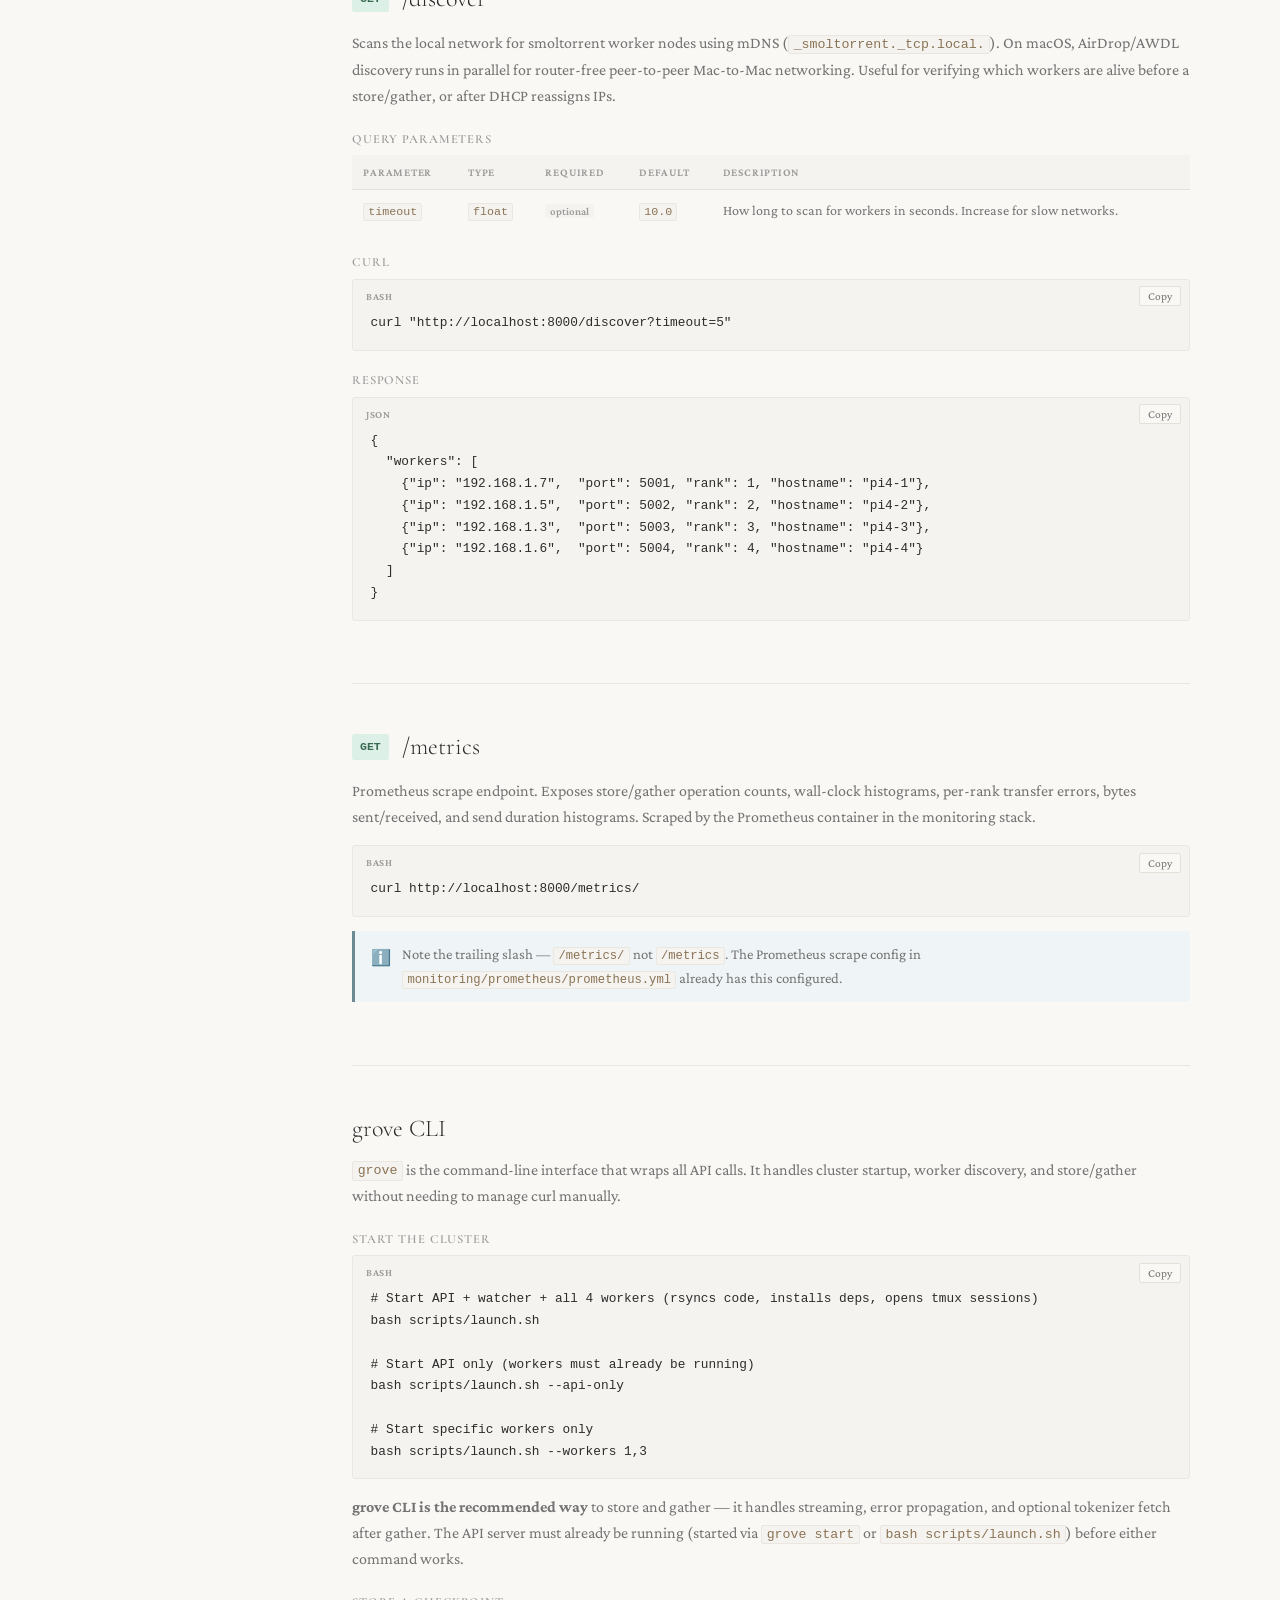
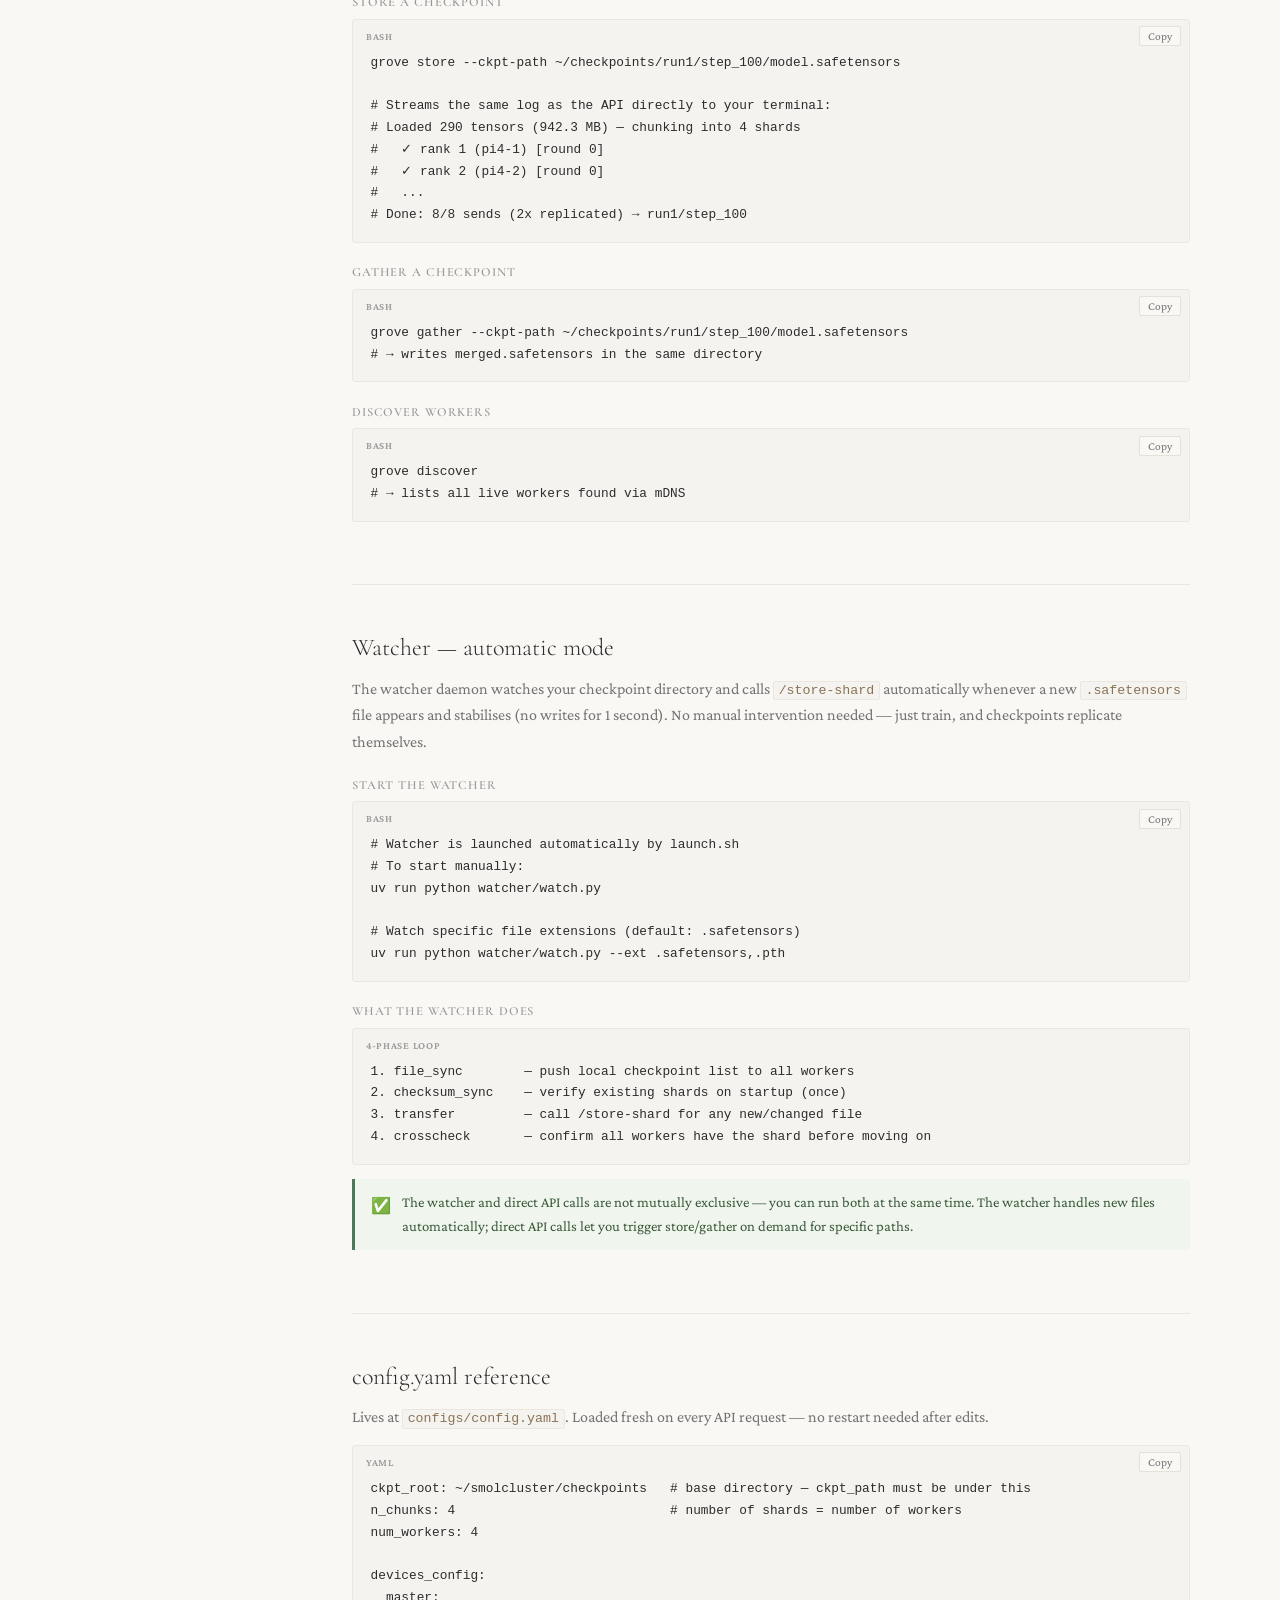
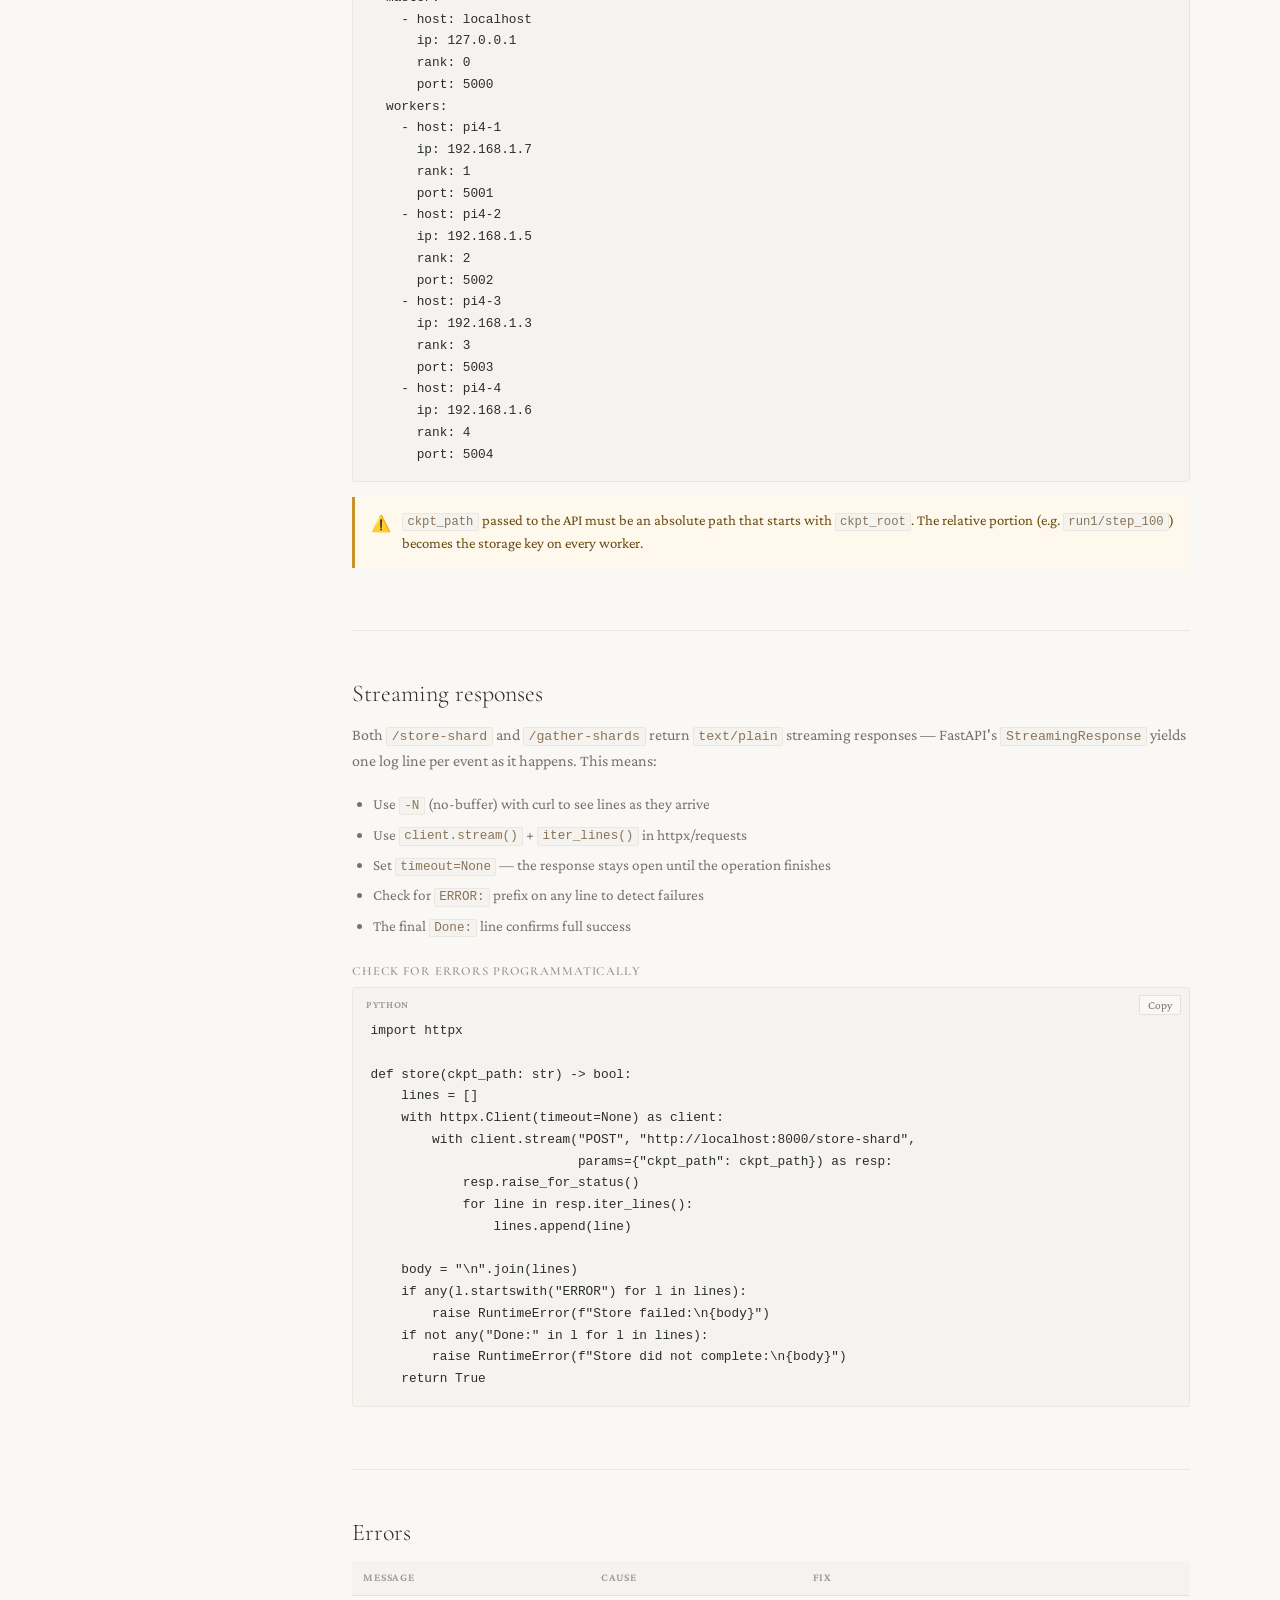
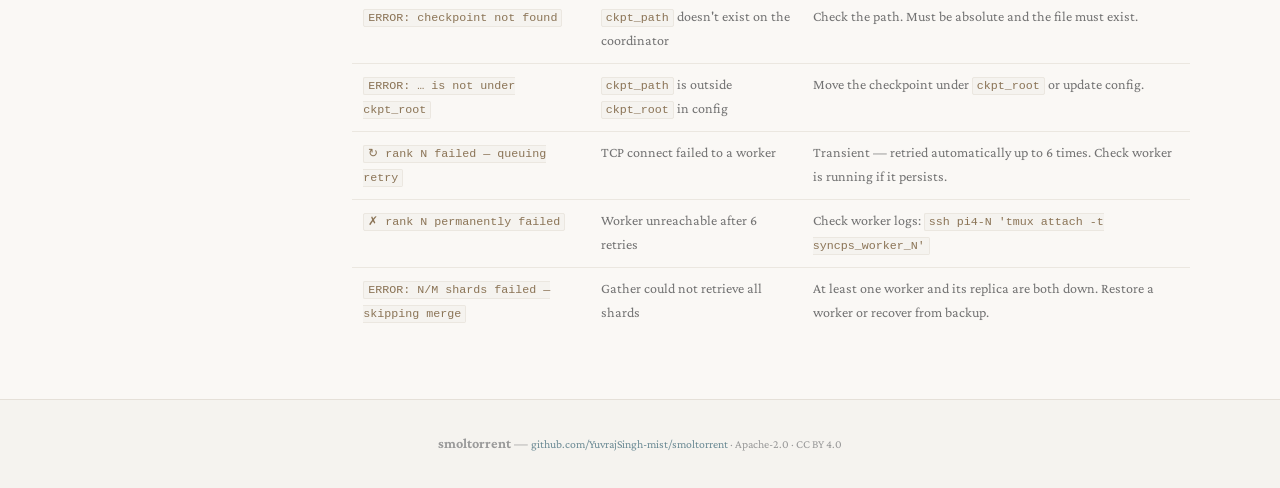
==== commit 8b242423: "Correct the footer license: this project is Apache-2.0, not MIT." ====
--- a/docs/docs.html
+++ b/docs/docs.html
@@ -814,7 +814,7 @@
       <!-- ── config.yaml ── -->
       <div class="doc-section" id="config">
         <h2 class="ep-title" style="margin-bottom:0.8rem;">config.yaml reference</h2>
-        <p class="desc">Lives at <code>configs/config.yaml</code>. Loaded fresh on every API request — no restart needed after edits.</p>
+        <p class="desc">Lives at <a href="./setup.html#clone"><code>configs/config.yaml</code></a>. Loaded fresh on every API request — no restart needed after edits.</p>
         <div class="code-block has-label">
           <span class="code-label">yaml</span>
           <button class="copy-btn" onclick="copyCode(this)">Copy</button>
@@ -932,7 +932,7 @@
 </div>
 
 <footer>
-  <p><strong>smoltorrent</strong> — <small><a href="https://github.com/YuvrajSingh-mist/smoltorrent">github.com/YuvrajSingh-mist/smoltorrent</a> · MIT License</small></p>
+  <p><strong>smoltorrent</strong> — <small><a href="https://github.com/YuvrajSingh-mist/smoltorrent">github.com/YuvrajSingh-mist/smoltorrent</a> · Apache-2.0 &middot; CC BY 4.0</small></p>
 </footer>
 
 <script>
